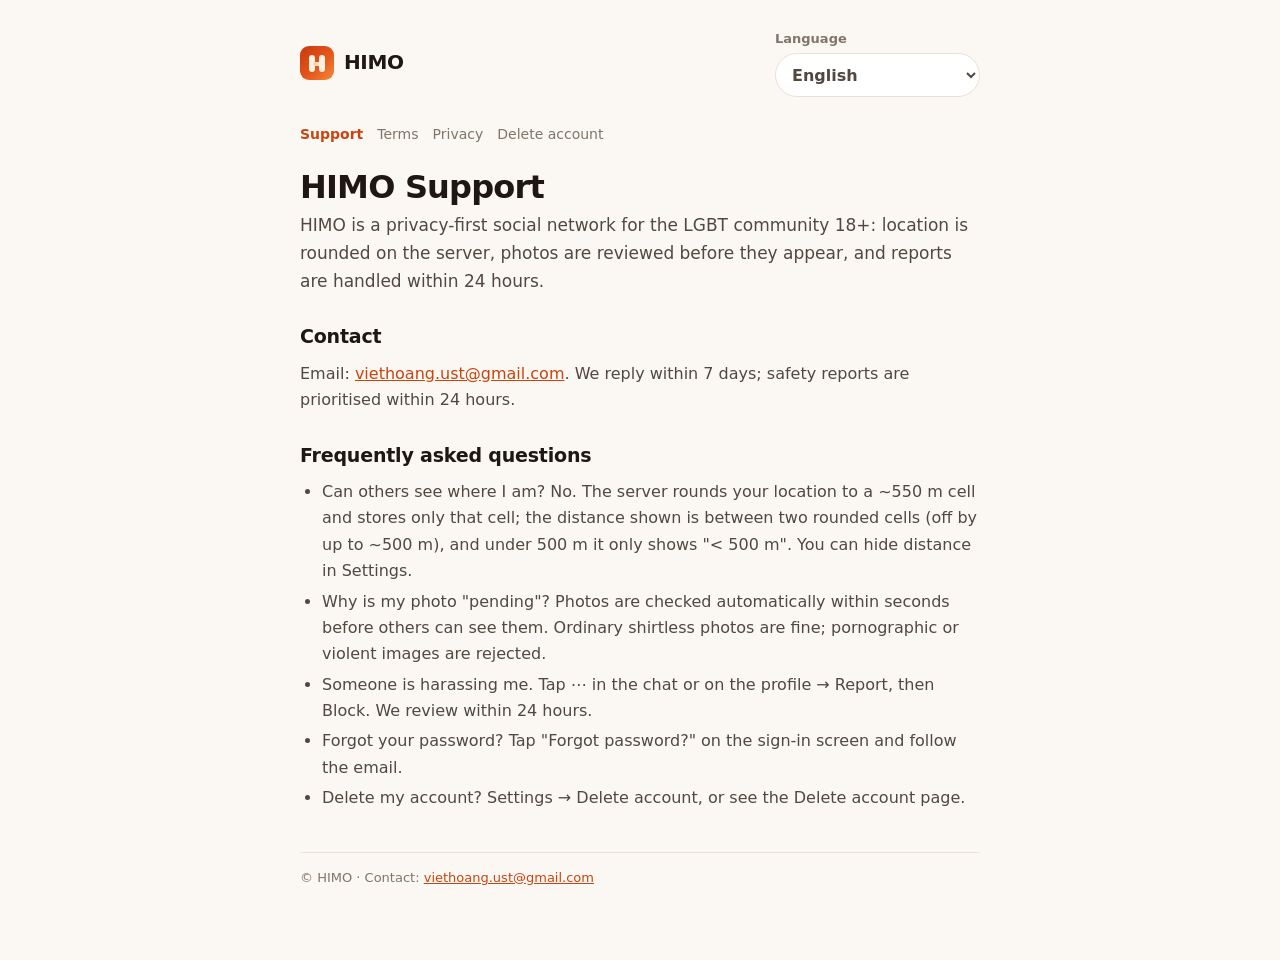
==== index.html @ e456957a "Publish HIMO legal pages in all 15 app languages Restore the existing Terms, Privacy, account deleti" ====
<!doctype html>
<html lang="en" dir="ltr">
<head>
<meta charset="utf-8">
<meta name="viewport" content="width=device-width, initial-scale=1">
<meta name="color-scheme" content="light dark">
<meta name="himo-legal-version" content="2026-09-16">
<title>HIMO Support · HIMO</title>
<link rel="icon" type="image/svg+xml" href="favicon.svg">
<link rel="stylesheet" href="style.css">
</head>
<body>
<div class="wrap">
<header>
<a class="brand" data-legal-link href="index.html?lang=en"><span class="mark"><i></i></span>HIMO</a>
<div class="language-control"><label id="language-label" for="language">Language</label>
<select class="lang" id="language" aria-label="Language"><option value="vi" lang="vi">Tiếng Việt</option><option value="en" lang="en" selected>English</option><option value="zh-Hans" lang="zh-Hans">简体中文</option><option value="zh-Hant" lang="zh-Hant">繁體中文</option><option value="ja" lang="ja">日本語</option><option value="ko" lang="ko">한국어</option><option value="th" lang="th">ภาษาไทย</option><option value="id" lang="id">Bahasa Indonesia</option><option value="pt" lang="pt">Português</option><option value="es" lang="es">Español</option><option value="fr" lang="fr">Français</option><option value="tr" lang="tr">Türkçe</option><option value="ru" lang="ru">Русский</option><option value="uk" lang="uk">Українська</option><option value="ar" lang="ar">العربية</option></select></div>
</header>
<nav data-lang="vi" lang="vi" hidden><a data-legal-link href="index.html?lang=vi" aria-current="page">Hỗ trợ</a><a data-legal-link href="dieu-khoan.html?lang=vi">Điều khoản</a><a data-legal-link href="chinh-sach.html?lang=vi">Quyền riêng tư</a><a data-legal-link href="xoa-tai-khoan.html?lang=vi">Xoá tài khoản</a></nav>
<nav data-lang="en" lang="en"><a data-legal-link href="index.html?lang=en" aria-current="page">Support</a><a data-legal-link href="dieu-khoan.html?lang=en">Terms</a><a data-legal-link href="chinh-sach.html?lang=en">Privacy</a><a data-legal-link href="xoa-tai-khoan.html?lang=en">Delete account</a></nav>
<nav data-lang="zh-Hans" lang="zh-Hans" hidden><a data-legal-link href="index.html?lang=zh-Hans" aria-current="page">帮助</a><a data-legal-link href="dieu-khoan.html?lang=zh-Hans">条款</a><a data-legal-link href="chinh-sach.html?lang=zh-Hans">隐私</a><a data-legal-link href="xoa-tai-khoan.html?lang=zh-Hans">删除账户</a></nav>
<nav data-lang="zh-Hant" lang="zh-Hant" hidden><a data-legal-link href="index.html?lang=zh-Hant" aria-current="page">支援</a><a data-legal-link href="dieu-khoan.html?lang=zh-Hant">條款</a><a data-legal-link href="chinh-sach.html?lang=zh-Hant">隱私</a><a data-legal-link href="xoa-tai-khoan.html?lang=zh-Hant">刪除帳號</a></nav>
<nav data-lang="ja" lang="ja" hidden><a data-legal-link href="index.html?lang=ja" aria-current="page">サポート</a><a data-legal-link href="dieu-khoan.html?lang=ja">利用規約</a><a data-legal-link href="chinh-sach.html?lang=ja">プライバシー</a><a data-legal-link href="xoa-tai-khoan.html?lang=ja">アカウント削除</a></nav>
<nav data-lang="ko" lang="ko" hidden><a data-legal-link href="index.html?lang=ko" aria-current="page">고객지원</a><a data-legal-link href="dieu-khoan.html?lang=ko">이용약관</a><a data-legal-link href="chinh-sach.html?lang=ko">개인정보 보호</a><a data-legal-link href="xoa-tai-khoan.html?lang=ko">계정 삭제</a></nav>
<nav data-lang="th" lang="th" hidden><a data-legal-link href="index.html?lang=th" aria-current="page">ความช่วยเหลือ</a><a data-legal-link href="dieu-khoan.html?lang=th">ข้อกำหนดการใช้งาน</a><a data-legal-link href="chinh-sach.html?lang=th">นโยบายความเป็นส่วนตัว</a><a data-legal-link href="xoa-tai-khoan.html?lang=th">ลบบัญชี</a></nav>
<nav data-lang="id" lang="id" hidden><a data-legal-link href="index.html?lang=id" aria-current="page">Bantuan</a><a data-legal-link href="dieu-khoan.html?lang=id">Ketentuan</a><a data-legal-link href="chinh-sach.html?lang=id">Privasi</a><a data-legal-link href="xoa-tai-khoan.html?lang=id">Hapus akun</a></nav>
<nav data-lang="pt" lang="pt" hidden><a data-legal-link href="index.html?lang=pt" aria-current="page">Suporte</a><a data-legal-link href="dieu-khoan.html?lang=pt">Termos</a><a data-legal-link href="chinh-sach.html?lang=pt">Privacidade</a><a data-legal-link href="xoa-tai-khoan.html?lang=pt">Excluir conta</a></nav>
<nav data-lang="es" lang="es" hidden><a data-legal-link href="index.html?lang=es" aria-current="page">Ayuda</a><a data-legal-link href="dieu-khoan.html?lang=es">Condiciones</a><a data-legal-link href="chinh-sach.html?lang=es">Privacidad</a><a data-legal-link href="xoa-tai-khoan.html?lang=es">Eliminar cuenta</a></nav>
<nav data-lang="fr" lang="fr" hidden><a data-legal-link href="index.html?lang=fr" aria-current="page">Assistance</a><a data-legal-link href="dieu-khoan.html?lang=fr">Conditions</a><a data-legal-link href="chinh-sach.html?lang=fr">Confidentialité</a><a data-legal-link href="xoa-tai-khoan.html?lang=fr">Supprimer le compte</a></nav>
<nav data-lang="tr" lang="tr" hidden><a data-legal-link href="index.html?lang=tr" aria-current="page">Destek</a><a data-legal-link href="dieu-khoan.html?lang=tr">Kullanım Koşulları</a><a data-legal-link href="chinh-sach.html?lang=tr">Gizlilik Politikası</a><a data-legal-link href="xoa-tai-khoan.html?lang=tr">Hesabı sil</a></nav>
<nav data-lang="ru" lang="ru" hidden><a data-legal-link href="index.html?lang=ru" aria-current="page">Поддержка</a><a data-legal-link href="dieu-khoan.html?lang=ru">Условия использования</a><a data-legal-link href="chinh-sach.html?lang=ru">Политика конфиденциальности</a><a data-legal-link href="xoa-tai-khoan.html?lang=ru">Удаление аккаунта</a></nav>
<nav data-lang="uk" lang="uk" hidden><a data-legal-link href="index.html?lang=uk" aria-current="page">Підтримка</a><a data-legal-link href="dieu-khoan.html?lang=uk">Умови використання</a><a data-legal-link href="chinh-sach.html?lang=uk">Політика конфіденційності</a><a data-legal-link href="xoa-tai-khoan.html?lang=uk">Видалення облікового запису</a></nav>
<nav data-lang="ar" lang="ar" hidden><a data-legal-link href="index.html?lang=ar" aria-current="page">الدعم</a><a data-legal-link href="dieu-khoan.html?lang=ar">شروط الاستخدام</a><a data-legal-link href="chinh-sach.html?lang=ar">سياسة الخصوصية</a><a data-legal-link href="xoa-tai-khoan.html?lang=ar">حذف الحساب</a></nav>
<article data-lang="vi" lang="vi" dir="ltr" hidden><h1>Hỗ trợ HIMO</h1>

<p class="intro">HIMO là mạng xã hội cho cộng đồng LGBT 18+, đặt quyền riêng tư lên đầu: vị trí được làm tròn ở máy chủ, ảnh được duyệt trước khi hiện, báo cáo được xử lý trong 24 giờ.</p>
<h2>Liên hệ</h2>
<p>Email: <a href="mailto:viethoang.ust@gmail.com" dir="ltr">viethoang.ust@gmail.com</a>. Chúng tôi trả lời trong vòng 7 ngày; báo cáo về an toàn được ưu tiên trong 24 giờ.</p>

<h2>Câu hỏi thường gặp</h2>

<ul><li>Người khác có biết tôi ở đâu không? Không. Máy chủ làm tròn vị trí về ô ~550 m và chỉ lưu ô đó; khoảng cách hiện ra là giữa hai ô đã làm tròn (sai số tới ~500 m), dưới 500 m chỉ hiện &quot;&lt; 500 m&quot;. Bạn có thể ẩn khoảng cách trong Cài đặt.</li><li>Vì sao ảnh tôi đăng &quot;đang duyệt&quot;? Ảnh được hệ thống tự động kiểm tra trong vài giây trước khi người khác thấy. Ảnh cởi trần bình thường được phép; ảnh khiêu dâm hoặc bạo lực bị từ chối.</li><li>Tôi bị quấy rối thì làm gì? Bấm ⋯ trong cuộc trò chuyện hoặc trên hồ sơ → Báo cáo, rồi Chặn. Chúng tôi xem xét trong 24 giờ.</li><li>Quên mật khẩu? Ở màn đăng nhập bấm &quot;Quên mật khẩu?&quot; và làm theo email.</li><li>Xoá tài khoản? Cài đặt → Xoá tài khoản, hoặc xem trang Xoá tài khoản.</li></ul></article>
<article data-lang="en" lang="en" dir="ltr"><h1>HIMO Support</h1>

<p class="intro">HIMO is a privacy-first social network for the LGBT community 18+: location is rounded on the server, photos are reviewed before they appear, and reports are handled within 24 hours.</p>
<h2>Contact</h2>
<p>Email: <a href="mailto:viethoang.ust@gmail.com" dir="ltr">viethoang.ust@gmail.com</a>. We reply within 7 days; safety reports are prioritised within 24 hours.</p>

<h2>Frequently asked questions</h2>

<ul><li>Can others see where I am? No. The server rounds your location to a ~550 m cell and stores only that cell; the distance shown is between two rounded cells (off by up to ~500 m), and under 500 m it only shows &quot;&lt; 500 m&quot;. You can hide distance in Settings.</li><li>Why is my photo &quot;pending&quot;? Photos are checked automatically within seconds before others can see them. Ordinary shirtless photos are fine; pornographic or violent images are rejected.</li><li>Someone is harassing me. Tap ⋯ in the chat or on the profile → Report, then Block. We review within 24 hours.</li><li>Forgot your password? Tap &quot;Forgot password?&quot; on the sign-in screen and follow the email.</li><li>Delete my account? Settings → Delete account, or see the Delete account page.</li></ul></article>
<article data-lang="zh-Hans" lang="zh-Hans" dir="ltr" hidden><h1>HIMO帮助与支持</h1>

<p class="intro">HIMO是面向年满18岁的LGBT社群、重视隐私的社交网络：位置在服务器端取整，照片在展示前经过审核，举报会在24小时内处理。</p>
<h2>联系方式</h2>
<p>电子邮箱：<a href="mailto:viethoang.ust@gmail.com" dir="ltr">viethoang.ust@gmail.com</a>。我们会在7天内回复；安全举报会优先在24小时内处理。</p>

<h2>常见问题</h2>

<ul><li>其他人能看到我在哪里吗？不能。服务器会将您的位置取整为约550 m的网格单元，并仅存储该单元；显示的距离是两个取整后的单元之间的距离（误差最多约500 m），不足500 m时仅显示“&lt; 500 m”。您可在设置中隐藏距离。</li><li>为什么我的照片显示“待审核”？照片会在几秒内自动审核，通过后其他人才能看到。普通的赤膊照片可以使用；色情或暴力图像会被拒绝。</li><li>有人骚扰我。在聊天或个人资料中点击⋯ → 举报，然后屏蔽。我们会在24小时内审核。</li><li>忘记密码？在登录页面点击“忘记密码？”，然后按邮件指引操作。</li><li>如何删除账户？设置 → 删除账户，或查看“删除账户”页面。</li></ul></article>
<article data-lang="zh-Hant" lang="zh-Hant" dir="ltr" hidden><h1>HIMO支援</h1>

<p class="intro">HIMO是面向年滿18歲的LGBT社群、重視隱私的社群網路：位置在伺服器端取整，照片在顯示前經過審核，檢舉會在24小時內處理。</p>
<h2>聯絡方式</h2>
<p>電子郵件：<a href="mailto:viethoang.ust@gmail.com" dir="ltr">viethoang.ust@gmail.com</a>。我們會在7天內回覆；安全檢舉會優先在24小時內處理。</p>

<h2>常見問題</h2>

<ul><li>其他人能看到我在哪裡嗎？不能。伺服器會將您的位置取整為約550 m的網格單元，並僅儲存該單元；顯示的距離是兩個取整後的單元之間的距離（誤差最多約500 m），不足500 m時僅顯示「&lt; 500 m」。您可在設定中隱藏距離。</li><li>為什麼我的照片顯示「待審核」？照片會在幾秒內自動審核，通過後其他人才能看到。一般的赤膊照片可以使用；色情或暴力影像會被拒絕。</li><li>有人騷擾我。在聊天或個人檔案中點選⋯ → 檢舉，然後封鎖。我們會在24小時內審核。</li><li>忘記密碼？在登入頁面點選「忘記密碼？」，然後按照電子郵件指示操作。</li><li>如何刪除帳號？設定 → 刪除帳號，或查看「刪除帳號」頁面。</li></ul></article>
<article data-lang="ja" lang="ja" dir="ltr" hidden><h1>HIMOサポート</h1>

<p class="intro">HIMOは18歳以上のLGBTコミュニティのための、プライバシーを重視したソーシャルネットワークです。位置情報はサーバー上で丸め、写真は表示前に審査し、通報は24時間以内に対応します。</p>
<h2>お問い合わせ</h2>
<p>メール：<a href="mailto:viethoang.ust@gmail.com" dir="ltr">viethoang.ust@gmail.com</a>。7日以内に返信します。安全に関する通報は優先して24時間以内に対応します。</p>

<h2>よくある質問</h2>

<ul><li>他の人に居場所がわかりますか？いいえ。サーバーは位置情報を約550 mの区画に丸め、その区画のみを保存します。表示される距離は丸められた二つの区画の間の距離で（最大約500 mの誤差）、500 m未満は「&lt; 500 m」とだけ表示されます。設定で距離を非表示にできます。</li><li>写真が「審査待ち」なのはなぜですか？他の人に表示される前に、写真は数秒以内に自動審査されます。通常の上半身裸の写真は問題ありませんが、ポルノ画像や暴力的な画像は拒否されます。</li><li>嫌がらせを受けています。チャットまたはプロフィールの⋯ → 通報をタップし、その後ブロックしてください。24時間以内に審査します。</li><li>パスワードを忘れました。ログイン画面の「パスワードをお忘れですか？」をタップし、メールの案内に従ってください。</li><li>アカウントを削除したいです。設定 → アカウントを削除、またはアカウント削除ページをご覧ください。</li></ul></article>
<article data-lang="ko" lang="ko" dir="ltr" hidden><h1>HIMO 고객지원</h1>

<p class="intro">HIMO는 만 18세 이상의 LGBT 커뮤니티를 위한 개인정보 보호 우선 소셜 네트워크입니다. 위치는 서버에서 반올림 처리되고, 사진은 표시되기 전에 검토되며, 신고는 24시간 이내에 처리됩니다.</p>
<h2>문의</h2>
<p>이메일: <a href="mailto:viethoang.ust@gmail.com" dir="ltr">viethoang.ust@gmail.com</a>. 7일 이내에 답변하며, 안전 관련 신고는 우선적으로 24시간 이내에 처리합니다.</p>

<h2>자주 묻는 질문</h2>

<ul><li>다른 사람이 제 위치를 볼 수 있나요? 아니요. 서버는 위치를 약 550 m 크기의 구역으로 반올림 처리하고 그 구역만 저장합니다. 표시되는 거리는 반올림 처리된 두 구역 사이의 거리이며(최대 약 500 m의 오차), 500 m 미만이면 ‘&lt; 500 m’만 표시됩니다. 설정에서 거리를 숨길 수 있습니다.</li><li>사진이 왜 ‘검토 대기 중’인가요? 다른 사람에게 보이기 전에 사진을 수 초 이내에 자동으로 검토합니다. 일반적인 상의 탈의 사진은 허용되지만, 음란하거나 폭력적인 이미지는 거부됩니다.</li><li>누군가 저를 괴롭힙니다. 채팅이나 프로필에서 ⋯ → 신고를 누른 뒤 차단하세요. 24시간 이내에 검토합니다.</li><li>비밀번호를 잊으셨나요? 로그인 화면에서 ‘비밀번호를 잊으셨나요?’를 누르고 이메일의 안내를 따르세요.</li><li>계정을 삭제하려면? 설정 → 계정 삭제로 이동하거나 계정 삭제 페이지를 확인하세요.</li></ul></article>
<article data-lang="th" lang="th" dir="ltr" hidden><h1>ความช่วยเหลือ HIMO</h1>

<p class="intro">HIMO เป็นเครือข่ายสังคมที่ให้ความเป็นส่วนตัวมาก่อนสำหรับชุมชน LGBT อายุ 18+: ตำแหน่งจะถูกปัดบนเซิร์ฟเวอร์ รูปจะถูกตรวจสอบก่อนแสดง และรายงานจะได้รับการจัดการภายใน 24 ชั่วโมง</p>
<h2>ติดต่อเรา</h2>
<p>อีเมล: <a href="mailto:viethoang.ust@gmail.com" dir="ltr">viethoang.ust@gmail.com</a> เราตอบกลับภายใน 7 วัน และให้ความสำคัญกับรายงานด้านความปลอดภัยภายใน 24 ชั่วโมง</p>

<h2>คำถามที่พบบ่อย</h2>

<ul><li>คนอื่นเห็นได้ไหมว่าฉันอยู่ที่ไหน? ไม่ได้ เซิร์ฟเวอร์ปัดตำแหน่งของคุณให้อยู่ในช่องกริดขนาด ~550 m และเก็บเฉพาะช่องกริดนั้น ระยะทางที่แสดงคำนวณระหว่างช่องกริดที่ปัดแล้วสองช่อง (อาจคลาดเคลื่อนได้สูงสุด ~500 m) และหากต่ำกว่า 500 m จะแสดงเพียง &quot;&lt; 500 m&quot; คุณซ่อนระยะทางได้ในการตั้งค่า</li><li>ทำไมรูปของฉันจึง &quot;รอตรวจสอบ&quot;? รูปจะถูกตรวจสอบอัตโนมัติภายในไม่กี่วินาทีก่อนที่ผู้อื่นจะเห็น รูปถอดเสื้อทั่วไปสามารถใช้ได้ แต่รูปอนาจารหรือรุนแรงจะถูกปฏิเสธ</li><li>มีคนคุกคามฉัน แตะ ⋯ ในแชตหรือบนโปรไฟล์ → รายงาน แล้วบล็อก เราตรวจสอบภายใน 24 ชั่วโมง</li><li>ลืมรหัสผ่าน? แตะ &quot;ลืมรหัสผ่าน?&quot; บนหน้าเข้าสู่ระบบ แล้วทำตามคำแนะนำในอีเมล</li><li>จะลบบัญชีได้อย่างไร? การตั้งค่า → ลบบัญชี หรือดูหน้าลบบัญชี</li></ul></article>
<article data-lang="id" lang="id" dir="ltr" hidden><h1>Bantuan HIMO</h1>

<p class="intro">HIMO adalah jejaring sosial yang mengutamakan privasi untuk komunitas LGBT berusia 18+: lokasi dibulatkan di server, foto diperiksa sebelum ditampilkan, dan laporan ditangani dalam waktu 24 jam.</p>
<h2>Kontak</h2>
<p>Email: <a href="mailto:viethoang.ust@gmail.com" dir="ltr">viethoang.ust@gmail.com</a>. Kami membalas dalam waktu 7 hari; laporan keselamatan diprioritaskan dalam waktu 24 jam.</p>

<h2>Pertanyaan umum</h2>

<ul><li>Bisakah orang lain melihat di mana saya berada? Tidak. Server membulatkan lokasi Anda menjadi sel berukuran ~550 m dan hanya menyimpan sel tersebut; jarak yang ditampilkan adalah jarak antara dua sel yang telah dibulatkan (dengan selisih hingga ~500 m), dan di bawah 500 m hanya ditampilkan &quot;&lt; 500 m&quot;. Anda dapat menyembunyikan jarak dalam Pengaturan.</li><li>Mengapa foto saya &quot;menunggu peninjauan&quot;? Foto diperiksa secara otomatis dalam beberapa detik sebelum orang lain dapat melihatnya. Foto bertelanjang dada biasa diperbolehkan; gambar pornografi atau kekerasan ditolak.</li><li>Seseorang melecehkan saya. Ketuk ⋯ dalam percakapan atau pada profil → Laporkan, lalu Blokir. Kami meninjaunya dalam waktu 24 jam.</li><li>Lupa kata sandi? Ketuk &quot;Lupa kata sandi?&quot; pada layar masuk dan ikuti petunjuk dalam email.</li><li>Menghapus akun saya? Pengaturan → Hapus akun, atau lihat halaman Hapus akun.</li></ul></article>
<article data-lang="pt" lang="pt" dir="ltr" hidden><h1>Suporte do HIMO</h1>

<p class="intro">O HIMO é uma rede social que prioriza a privacidade para a comunidade LGBT de 18+: a localização é arredondada no servidor, as fotos são analisadas antes de aparecerem e as denúncias são tratadas em até 24 horas.</p>
<h2>Contato</h2>
<p>E-mail: <a href="mailto:viethoang.ust@gmail.com" dir="ltr">viethoang.ust@gmail.com</a>. Respondemos em até 7 dias; denúncias de segurança são tratadas com prioridade em até 24 horas.</p>

<h2>Perguntas frequentes</h2>

<ul><li>Outras pessoas podem ver onde estou? Não. O servidor arredonda sua localização para uma célula de ~550 m e armazena apenas essa célula; a distância exibida é calculada entre duas células arredondadas (com erro de até ~500 m), e abaixo de 500 m aparece apenas &quot;&lt; 500 m&quot;. Você pode ocultar a distância nas Configurações.</li><li>Por que minha foto está &quot;pendente&quot;? As fotos são verificadas automaticamente em alguns segundos antes que outras pessoas possam vê-las. Fotos comuns sem camisa são permitidas; imagens pornográficas ou violentas são rejeitadas.</li><li>Alguém está me assediando. Toque em ⋯ na conversa ou no perfil → Denunciar e depois Bloquear. Analisamos em até 24 horas.</li><li>Esqueceu sua senha? Toque em &quot;Esqueceu a senha?&quot; na tela de login e siga as instruções do e-mail.</li><li>Excluir minha conta? Configurações → Excluir conta, ou consulte a página Excluir conta.</li></ul></article>
<article data-lang="es" lang="es" dir="ltr" hidden><h1>Ayuda de HIMO</h1>

<p class="intro">HIMO es una red social que prioriza la privacidad para la comunidad LGBT de 18+: la ubicación se redondea en el servidor, las fotos se revisan antes de aparecer y las denuncias se gestionan en un plazo de 24 horas.</p>
<h2>Contacto</h2>
<p>Correo: <a href="mailto:viethoang.ust@gmail.com" dir="ltr">viethoang.ust@gmail.com</a>. Respondemos en un plazo de 7 días; las denuncias de seguridad se atienden prioritariamente en un plazo de 24 horas.</p>

<h2>Preguntas frecuentes</h2>

<ul><li>¿Los demás pueden ver dónde estoy? No. El servidor redondea tu ubicación a una celda de ~550 m y solo almacena esa celda; la distancia mostrada se calcula entre dos celdas redondeadas (con un margen de error de hasta ~500 m), y por debajo de 500 m solo muestra &quot;&lt; 500 m&quot;. Puedes ocultar la distancia en Ajustes.</li><li>¿Por qué mi foto está &quot;pendiente&quot;? Las fotos se comprueban automáticamente en unos segundos antes de que otros puedan verlas. Las fotos normales sin camiseta están permitidas; las imágenes pornográficas o violentas se rechazan.</li><li>Alguien me está acosando. Pulsa ⋯ en el chat o en el perfil → Denunciar y luego Bloquear. Revisamos la denuncia en un plazo de 24 horas.</li><li>¿Olvidaste tu contraseña? Pulsa &quot;¿Olvidaste tu contraseña?&quot; en la pantalla de inicio de sesión y sigue las instrucciones del correo.</li><li>¿Eliminar mi cuenta? Ajustes → Eliminar cuenta, o consulta la página Eliminar cuenta.</li></ul></article>
<article data-lang="fr" lang="fr" dir="ltr" hidden><h1>Assistance HIMO</h1>

<p class="intro">HIMO est un réseau social qui privilégie la confidentialité pour la communauté LGBT de 18 ans et plus : la position est arrondie sur le serveur, les photos sont examinées avant leur affichage et les signalements sont traités sous 24 heures.</p>
<h2>Contact</h2>
<p>E-mail : <a href="mailto:viethoang.ust@gmail.com" dir="ltr">viethoang.ust@gmail.com</a>. Nous répondons sous 7 jours ; les signalements concernant la sécurité sont traités en priorité sous 24 heures.</p>

<h2>Questions fréquentes</h2>

<ul><li>Les autres peuvent-ils voir où je suis ? Non. Le serveur arrondit votre position à une cellule de ~550 m et ne conserve que cette cellule ; la distance affichée est calculée entre deux cellules arrondies (avec une erreur pouvant atteindre ~500 m), et en dessous de 500 m, seul &quot;&lt; 500 m&quot; est affiché. Vous pouvez masquer la distance dans les Paramètres.</li><li>Pourquoi ma photo est-elle &quot;en attente&quot; ? Les photos sont vérifiées automatiquement en quelques secondes avant que d'autres personnes puissent les voir. Les photos ordinaires torse nu sont autorisées ; les images pornographiques ou violentes sont refusées.</li><li>Quelqu'un me harcèle. Appuyez sur ⋯ dans la conversation ou sur le profil → Signaler, puis Bloquer. Nous examinons le signalement sous 24 heures.</li><li>Mot de passe oublié ? Appuyez sur &quot;Mot de passe oublié ?&quot; sur l'écran de connexion et suivez les instructions de l'e-mail.</li><li>Supprimer mon compte ? Paramètres → Supprimer le compte, ou consultez la page Supprimer le compte.</li></ul></article>
<article data-lang="tr" lang="tr" dir="ltr" hidden><h1>HIMO Destek</h1>

<p class="intro">HIMO, 18+ LGBT topluluğu için gizliliği ön planda tutan bir sosyal ağdır: konum sunucuda yuvarlanır, fotoğraflar görünmeden önce incelenir ve şikâyetler 24 saat içinde ele alınır.</p>
<h2>İletişim</h2>
<p>E-posta: <a href="mailto:viethoang.ust@gmail.com" dir="ltr">viethoang.ust@gmail.com</a>. 7 gün içinde yanıt veririz; güvenlik şikâyetlerine 24 saat içinde öncelik verilir.</p>

<h2>Sık sorulan sorular</h2>

<ul><li>Başkaları nerede olduğumu görebilir mi? Hayır. Sunucu konumunuzu ~550 m'lik bir hücreye yuvarlar ve yalnızca o hücreyi saklar; gösterilen mesafe yuvarlanmış iki hücre arasındadır (~500 m'ye kadar sapma olabilir), 500 m'nin altında yalnızca &quot;&lt; 500 m&quot; gösterilir. Ayarlar'dan mesafeyi gizleyebilirsiniz.</li><li>Fotoğrafım neden &quot;beklemede&quot;? Fotoğraflar başkaları görmeden önce saniyeler içinde otomatik olarak kontrol edilir. Sıradan gömleksiz fotoğraflar uygundur; pornografik veya şiddet içeren görseller reddedilir.</li><li>Biri beni taciz ediyor. Sohbette veya profilde ⋯ → Şikâyet et seçeneğine, ardından Engelle'ye dokunun. 24 saat içinde inceleriz.</li><li>Şifrenizi mi unuttunuz? Giriş ekranında &quot;Şifremi unuttum&quot; seçeneğine dokunun ve e-postadaki adımları izleyin.</li><li>Hesabımı nasıl silerim? Ayarlar → Hesabı sil veya Hesabı sil sayfasına bakın.</li></ul></article>
<article data-lang="ru" lang="ru" dir="ltr" hidden><h1>Поддержка HIMO</h1>

<p class="intro">HIMO — социальная сеть для ЛГБТ-сообщества 18+, в которой конфиденциальность на первом месте: местоположение округляется на сервере, фотографии проверяются перед показом, а жалобы обрабатываются в течение 24 часов.</p>
<h2>Связаться с нами</h2>
<p>Электронная почта: <a href="mailto:viethoang.ust@gmail.com" dir="ltr">viethoang.ust@gmail.com</a>. Мы отвечаем в течение 7 дней; жалобам, связанным с безопасностью, уделяется приоритетное внимание в течение 24 часов.</p>

<h2>Частые вопросы</h2>

<ul><li>Могут ли другие видеть, где я нахожусь? Нет. Сервер округляет ваше местоположение до ячейки размером ~550 м и сохраняет только её; показанное расстояние рассчитано между двумя округлёнными ячейками (погрешность до ~500 м), а если оно меньше 500 м, показывается только «&lt; 500 м». Вы можете скрыть расстояние в Настройках.</li><li>Почему моя фотография «на проверке»? Фотографии автоматически проверяются за несколько секунд, прежде чем их увидят другие. Обычные фотографии без рубашки допустимы; порнографические изображения и изображения с насилием отклоняются.</li><li>Меня кто-то преследует. Нажмите ⋯ в чате или профиле → Пожаловаться, затем Заблокировать. Мы рассмотрим жалобу в течение 24 часов.</li><li>Забыли пароль? Нажмите «Забыли пароль?» на экране входа и следуйте инструкциям в письме.</li><li>Как удалить аккаунт? Настройки → Удалить аккаунт или откройте страницу удаления аккаунта.</li></ul></article>
<article data-lang="uk" lang="uk" dir="ltr" hidden><h1>Підтримка HIMO</h1>

<p class="intro">HIMO — соціальна мережа для ЛГБТ-спільноти 18+, у якій конфіденційність на першому місці: місцеперебування округлюється на сервері, фотографії перевіряються перед показом, а скарги опрацьовуються протягом 24 годин.</p>
<h2>Зв’язатися з нами</h2>
<p>Електронна пошта: <a href="mailto:viethoang.ust@gmail.com" dir="ltr">viethoang.ust@gmail.com</a>. Ми відповідаємо протягом 7 днів; скаргам щодо безпеки приділяється першочергова увага протягом 24 годин.</p>

<h2>Поширені запитання</h2>

<ul><li>Чи можуть інші бачити, де я перебуваю? Ні. Сервер округлює ваше місцеперебування до комірки розміром ~550 м і зберігає лише її; показана відстань обчислена між двома округленими комірками (похибка до ~500 м), а якщо вона менша за 500 м, показується лише «&lt; 500 м». Ви можете приховати відстань у Налаштуваннях.</li><li>Чому моя фотографія «на перевірці»? Фотографії автоматично перевіряються за кілька секунд, перш ніж їх побачать інші. Звичайні фотографії без сорочки дозволені; порнографічні зображення та зображення з насильством відхиляються.</li><li>Мене хтось переслідує. Натисніть ⋯ у чаті або профілі → Поскаржитися, потім Заблокувати. Ми розглянемо скаргу протягом 24 годин.</li><li>Забули пароль? Натисніть «Забули пароль?» на екрані входу та дотримуйтеся інструкцій у листі.</li><li>Як видалити обліковий запис? Налаштування → Видалити обліковий запис або відкрийте сторінку видалення облікового запису.</li></ul></article>
<article data-lang="ar" lang="ar" dir="rtl" hidden><h1>دعم HIMO</h1>

<p class="intro">HIMO شبكة اجتماعية تضع الخصوصية أولًا لمجتمع LGBT من عمر 18+: يُقرَّب الموقع على الخادم، وتُراجع الصور قبل ظهورها، وتُعالج البلاغات خلال 24 ساعة.</p>
<h2>تواصل معنا</h2>
<p>البريد الإلكتروني: <a href="mailto:viethoang.ust@gmail.com" dir="ltr">viethoang.ust@gmail.com</a>. نرد خلال 7 أيام؛ وتُعطى بلاغات السلامة الأولوية خلال 24 ساعة.</p>

<h2>الأسئلة الشائعة</h2>

<ul><li>هل يستطيع الآخرون رؤية موقعي؟ لا. يقرّب الخادم موقعك إلى خلية بحجم ~550 m، ولا يخزن إلا تلك الخلية؛ والمسافة المعروضة هي بين خليتين مقرَّبتين (قد تختلف بما يصل إلى ~500 m)، وإذا كانت أقل من 500 m، يظهر فقط «&lt; 500 m». يمكنك إخفاء المسافة في الإعدادات.</li><li>لماذا صورتي «قيد الانتظار»؟ تُفحص الصور تلقائيًا خلال ثوانٍ قبل أن يتمكن الآخرون من رؤيتها. تُقبل الصور العادية دون قميص؛ وتُرفض الصور الإباحية أو العنيفة.</li><li>هناك شخص يضايقني. اضغط على ⋯ في المحادثة أو الملف الشخصي ← إبلاغ، ثم حظر. نراجع البلاغ خلال 24 ساعة.</li><li>هل نسيت كلمة مرورك؟ اضغط على «هل نسيت كلمة المرور؟» في شاشة تسجيل الدخول واتبع التعليمات الواردة في البريد الإلكتروني.</li><li>كيف أحذف حسابي؟ الإعدادات ← حذف الحساب، أو راجع صفحة حذف الحساب.</li></ul></article>
<footer><span data-lang="vi" lang="vi" hidden>© HIMO · Liên hệ: <a href="mailto:viethoang.ust@gmail.com" dir="ltr">viethoang.ust@gmail.com</a></span><span data-lang="en" lang="en">© HIMO · Contact: <a href="mailto:viethoang.ust@gmail.com" dir="ltr">viethoang.ust@gmail.com</a></span><span data-lang="zh-Hans" lang="zh-Hans" hidden>© HIMO · 联系: <a href="mailto:viethoang.ust@gmail.com" dir="ltr">viethoang.ust@gmail.com</a></span><span data-lang="zh-Hant" lang="zh-Hant" hidden>© HIMO · 聯絡: <a href="mailto:viethoang.ust@gmail.com" dir="ltr">viethoang.ust@gmail.com</a></span><span data-lang="ja" lang="ja" hidden>© HIMO · お問い合わせ: <a href="mailto:viethoang.ust@gmail.com" dir="ltr">viethoang.ust@gmail.com</a></span><span data-lang="ko" lang="ko" hidden>© HIMO · 문의: <a href="mailto:viethoang.ust@gmail.com" dir="ltr">viethoang.ust@gmail.com</a></span><span data-lang="th" lang="th" hidden>© HIMO · ติดต่อเรา: <a href="mailto:viethoang.ust@gmail.com" dir="ltr">viethoang.ust@gmail.com</a></span><span data-lang="id" lang="id" hidden>© HIMO · Kontak: <a href="mailto:viethoang.ust@gmail.com" dir="ltr">viethoang.ust@gmail.com</a></span><span data-lang="pt" lang="pt" hidden>© HIMO · Contato: <a href="mailto:viethoang.ust@gmail.com" dir="ltr">viethoang.ust@gmail.com</a></span><span data-lang="es" lang="es" hidden>© HIMO · Contacto: <a href="mailto:viethoang.ust@gmail.com" dir="ltr">viethoang.ust@gmail.com</a></span><span data-lang="fr" lang="fr" hidden>© HIMO · Contact: <a href="mailto:viethoang.ust@gmail.com" dir="ltr">viethoang.ust@gmail.com</a></span><span data-lang="tr" lang="tr" hidden>© HIMO · İletişim: <a href="mailto:viethoang.ust@gmail.com" dir="ltr">viethoang.ust@gmail.com</a></span><span data-lang="ru" lang="ru" hidden>© HIMO · Связаться с нами: <a href="mailto:viethoang.ust@gmail.com" dir="ltr">viethoang.ust@gmail.com</a></span><span data-lang="uk" lang="uk" hidden>© HIMO · Зв’язатися з нами: <a href="mailto:viethoang.ust@gmail.com" dir="ltr">viethoang.ust@gmail.com</a></span><span data-lang="ar" lang="ar" hidden>© HIMO · تواصل معنا: <a href="mailto:viethoang.ust@gmail.com" dir="ltr">viethoang.ust@gmail.com</a></span></footer>
</div>
<script>(function initLegalPage(config) {
  const codes = Object.keys(config.languages);
  const supported = (value) => typeof value === 'string' && codes.includes(value);
  function fromLocale(value) {
    const locale = String(value || '').replace(/_/g, '-').toLowerCase();
    if (locale === 'zh' || locale.startsWith('zh-')) return /hant|-tw|-hk|-mo/.test(locale) ? 'zh-Hant' : 'zh-Hans';
    const base = locale.split('-')[0];
    return codes.find((code) => code.toLowerCase() === (base === 'in' ? 'id' : base)) || 'en';
  }
  function apply(lang, updateUrl) {
    if (!supported(lang)) lang = 'en';
    document.documentElement.lang = lang;
    document.documentElement.dir = config.languages[lang].rtl ? 'rtl' : 'ltr';
    document.title = config.titles[lang] + ' · HIMO';
    document.querySelectorAll('[data-lang]').forEach((el) => { el.hidden = el.getAttribute('data-lang') !== lang; });
    const select = document.getElementById('language');
    select.value = lang;
    select.setAttribute('aria-label', config.labels[lang]);
    document.getElementById('language-label').textContent = config.labels[lang];
    document.querySelectorAll('a[data-legal-link]').forEach((link) => {
      const url = new URL(link.getAttribute('href'), location.href);
      url.searchParams.set('lang', lang);
      link.setAttribute('href', url.pathname + url.search + url.hash);
    });
    // Auth callback pages support only vi/en and still use himo.lang.
    // Legal preferences must never put an unsupported locale into their storage.
    try { localStorage.setItem('himo.legal.lang', lang); } catch { /* Storage can be disabled in Safari. */ }
    if (updateUrl) {
      const url = new URL(location.href);
      url.searchParams.set('lang', lang);
      history.replaceState(null, '', url.pathname + url.search + url.hash);
    }
  }
  function currentSelection() {
    const explicit = new URL(location.href).searchParams.get('lang');
    if (explicit !== null) return supported(explicit) ? explicit : 'en';
    let saved;
    try { saved = localStorage.getItem('himo.legal.lang') || localStorage.getItem('himo.lang'); } catch { /* use browser locale */ }
    return supported(saved) ? saved : fromLocale(navigator.language);
  }
  apply(currentSelection(), false);
  document.getElementById('language').addEventListener('change', (event) => apply(event.target.value, true));
  window.addEventListener('popstate', () => apply(currentSelection(), false));
})({"languages":{"vi":{"native":"Tiếng Việt"},"en":{"native":"English"},"zh-Hans":{"native":"简体中文"},"zh-Hant":{"native":"繁體中文"},"ja":{"native":"日本語"},"ko":{"native":"한국어"},"th":{"native":"ภาษาไทย"},"id":{"native":"Bahasa Indonesia"},"pt":{"native":"Português"},"es":{"native":"Español"},"fr":{"native":"Français"},"tr":{"native":"Türkçe"},"ru":{"native":"Русский"},"uk":{"native":"Українська"},"ar":{"native":"العربية","rtl":true}},"titles":{"vi":"Hỗ trợ HIMO","en":"HIMO Support","zh-Hans":"HIMO帮助与支持","zh-Hant":"HIMO支援","ja":"HIMOサポート","ko":"HIMO 고객지원","th":"ความช่วยเหลือ HIMO","id":"Bantuan HIMO","pt":"Suporte do HIMO","es":"Ayuda de HIMO","fr":"Assistance HIMO","tr":"HIMO Destek","ru":"Поддержка HIMO","uk":"Підтримка HIMO","ar":"دعم HIMO"},"labels":{"vi":"Ngôn ngữ","en":"Language","zh-Hans":"语言","zh-Hant":"語言","ja":"言語","ko":"언어","th":"ภาษา","id":"Bahasa","pt":"Idioma","es":"Idioma","fr":"Langue","tr":"Dil","ru":"Язык","uk":"Мова","ar":"اللغة"}});</script>
</body>
</html>
---- style.css ----
:root{--ground:#FBF7F2;--surface:#fff;--surface2:#F5EDE4;--ink:#1E1712;--mid:#524840;--soft:#82756A;--line:#EBE1D6;--primary:#C9440E;--primary-soft:rgba(201,68,14,.10);--accent:#B8651C}
@media(prefers-color-scheme:dark){:root{--ground:#12100E;--surface:#1B1815;--surface2:#262119;--ink:#F6F0E8;--mid:#D2C8BC;--soft:#9A8D7F;--line:#2A2420;--primary:#DE5013;--primary-soft:rgba(222,80,19,.18);--accent:#F2A64B}}
*{box-sizing:border-box}body{margin:0;background:var(--ground);color:var(--ink);font-family:"Be Vietnam Pro","Segoe UI",system-ui,-apple-system,sans-serif;font-size:16px;line-height:1.65;-webkit-font-smoothing:antialiased}
a{color:var(--primary)}.wrap{max-width:720px;margin:0 auto;padding:28px 20px 72px}
header{display:flex;align-items:center;justify-content:space-between;gap:12px;margin-bottom:26px}
.brand{display:flex;align-items:center;gap:10px;text-decoration:none;color:var(--ink);font-weight:800;font-size:20px;letter-spacing:-.02em}
.mark{width:34px;height:34px;border-radius:9px;background:linear-gradient(135deg,#C8380F,#E4561A 55%,#F58A3A);position:relative}
.mark::before,.mark::after{content:"";position:absolute;top:9px;width:6px;height:17px;border-radius:3px;background:#FFF1E2}.mark::before{left:9px}.mark::after{right:9px}
.mark i{position:absolute;left:13px;right:13px;top:16px;height:4px;background:#FFD9B5;border-radius:2px}
.lang{font:inherit;font-size:13px;font-weight:600;color:var(--mid);background:var(--surface);border:1px solid var(--line);border-radius:999px;padding:6px 12px;cursor:pointer}
nav{display:flex;flex-wrap:wrap;gap:6px 14px;font-size:14px;margin:0 0 22px}nav a{color:var(--soft);text-decoration:none}nav a[aria-current]{color:var(--primary);font-weight:600}
h1{font-size:32px;line-height:1.15;letter-spacing:-.025em;font-weight:800;margin:0 0 6px;text-wrap:balance}
.updated{color:var(--soft);font-size:13px;margin:0 0 14px}.intro{color:var(--mid);font-size:17px;margin:0 0 22px;max-width:62ch}
h2{font-size:19px;letter-spacing:-.01em;margin:26px 0 8px}p{margin:0 0 10px;color:var(--mid);max-width:68ch}ul{margin:0 0 10px;padding-left:22px;color:var(--mid)}li{margin:4px 0}
.language-control{min-width:0;max-width:65%}.language-control label{font-size:13px;margin:0 0 4px;text-transform:none;letter-spacing:0}.language-control select{font-size:16px;max-width:100%;min-height:44px}
article,footer{overflow-wrap:anywhere}[dir="rtl"] ul{padding-left:0;padding-right:22px}
.card{background:var(--surface);border:1px solid var(--line);border-radius:14px;padding:18px 20px;margin:14px 0}
label{display:block;font-size:12.5px;font-weight:700;letter-spacing:.04em;text-transform:uppercase;color:var(--soft);margin:12px 0 6px}
input{width:100%;font:inherit;padding:12px 14px;border:1px solid var(--line);border-radius:10px;background:var(--surface);color:var(--ink)}input:focus{outline:2px solid var(--accent);outline-offset:1px}
button.primary{font:inherit;font-weight:700;color:#fff;background:var(--primary);border:0;border-radius:12px;padding:13px 18px;margin-top:16px;width:100%;cursor:pointer}button.primary:disabled{opacity:.5}
.msg{margin-top:12px;padding:12px 14px;border-radius:10px;background:var(--primary-soft);color:var(--ink);font-size:15px}.msg.err{background:rgba(179,38,30,.10)}
footer{margin-top:40px;padding-top:14px;border-top:1px solid var(--line);color:var(--soft);font-size:13px}
[hidden]{display:none!important}
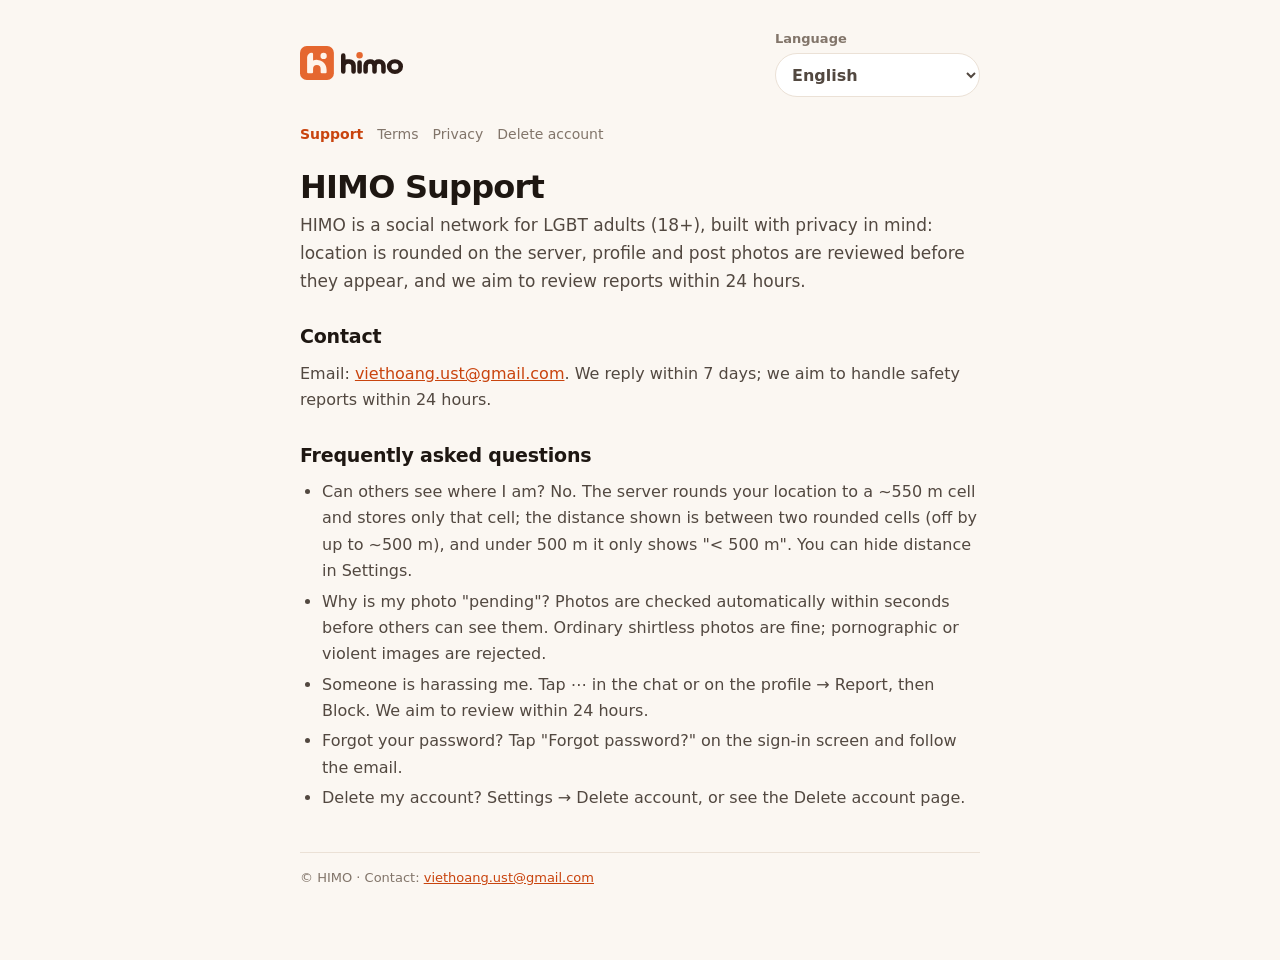
==== commit ca9db55c: "Publish HIMO site from gap-app tree f8287d5bbb96caf8769ca1ddce2b522f20c75f70" ====
--- a/index.html
+++ b/index.html
@@ -4,7 +4,7 @@
 <meta charset="utf-8">
 <meta name="viewport" content="width=device-width, initial-scale=1">
 <meta name="color-scheme" content="light dark">
-<meta name="himo-legal-version" content="2026-09-16">
+<meta name="himo-legal-version" content="2026-10-13">
 <title>HIMO Support · HIMO</title>
 <link rel="icon" type="image/svg+xml" href="favicon.svg">
 <link rel="stylesheet" href="style.css">
@@ -12,7 +12,7 @@
 <body>
 <div class="wrap">
 <header>
-<a class="brand" data-legal-link href="index.html?lang=en"><span class="mark"><i></i></span>HIMO</a>
+<a class="brand" data-legal-link href="index.html?lang=en"><picture><source srcset="logo-dark.svg" media="(prefers-color-scheme: dark)"><img src="logo.svg" alt="HIMO" width="103" height="34"></picture></a>
 <div class="language-control"><label id="language-label" for="language">Language</label>
 <select class="lang" id="language" aria-label="Language"><option value="vi" lang="vi">Tiếng Việt</option><option value="en" lang="en" selected>English</option><option value="zh-Hans" lang="zh-Hans">简体中文</option><option value="zh-Hant" lang="zh-Hant">繁體中文</option><option value="ja" lang="ja">日本語</option><option value="ko" lang="ko">한국어</option><option value="th" lang="th">ภาษาไทย</option><option value="id" lang="id">Bahasa Indonesia</option><option value="pt" lang="pt">Português</option><option value="es" lang="es">Español</option><option value="fr" lang="fr">Français</option><option value="tr" lang="tr">Türkçe</option><option value="ru" lang="ru">Русский</option><option value="uk" lang="uk">Українська</option><option value="ar" lang="ar">العربية</option></select></div>
 </header>
@@ -33,139 +33,139 @@
 <nav data-lang="ar" lang="ar" hidden><a data-legal-link href="index.html?lang=ar" aria-current="page">الدعم</a><a data-legal-link href="dieu-khoan.html?lang=ar">شروط الاستخدام</a><a data-legal-link href="chinh-sach.html?lang=ar">سياسة الخصوصية</a><a data-legal-link href="xoa-tai-khoan.html?lang=ar">حذف الحساب</a></nav>
 <article data-lang="vi" lang="vi" dir="ltr" hidden><h1>Hỗ trợ HIMO</h1>
 
-<p class="intro">HIMO là mạng xã hội cho cộng đồng LGBT 18+, đặt quyền riêng tư lên đầu: vị trí được làm tròn ở máy chủ, ảnh được duyệt trước khi hiện, báo cáo được xử lý trong 24 giờ.</p>
+<p class="intro">HIMO là mạng xã hội cho người trưởng thành trong cộng đồng LGBT (18+), được xây dựng với sự tôn trọng quyền riêng tư: vị trí được làm tròn ở máy chủ, ảnh đại diện và ảnh bài đăng được duyệt trước khi hiện, và chúng tôi cố gắng xem xét báo cáo trong vòng 24 giờ.</p>
 <h2>Liên hệ</h2>
-<p>Email: <a href="mailto:viethoang.ust@gmail.com" dir="ltr">viethoang.ust@gmail.com</a>. Chúng tôi trả lời trong vòng 7 ngày; báo cáo về an toàn được ưu tiên trong 24 giờ.</p>
+<p>Email: <a href="mailto:viethoang.ust@gmail.com" dir="ltr">viethoang.ust@gmail.com</a>. Chúng tôi trả lời trong vòng 7 ngày; với báo cáo về an toàn, chúng tôi cố gắng xử lý trong vòng 24 giờ.</p>
 
 <h2>Câu hỏi thường gặp</h2>
 
-<ul><li>Người khác có biết tôi ở đâu không? Không. Máy chủ làm tròn vị trí về ô ~550 m và chỉ lưu ô đó; khoảng cách hiện ra là giữa hai ô đã làm tròn (sai số tới ~500 m), dưới 500 m chỉ hiện &quot;&lt; 500 m&quot;. Bạn có thể ẩn khoảng cách trong Cài đặt.</li><li>Vì sao ảnh tôi đăng &quot;đang duyệt&quot;? Ảnh được hệ thống tự động kiểm tra trong vài giây trước khi người khác thấy. Ảnh cởi trần bình thường được phép; ảnh khiêu dâm hoặc bạo lực bị từ chối.</li><li>Tôi bị quấy rối thì làm gì? Bấm ⋯ trong cuộc trò chuyện hoặc trên hồ sơ → Báo cáo, rồi Chặn. Chúng tôi xem xét trong 24 giờ.</li><li>Quên mật khẩu? Ở màn đăng nhập bấm &quot;Quên mật khẩu?&quot; và làm theo email.</li><li>Xoá tài khoản? Cài đặt → Xoá tài khoản, hoặc xem trang Xoá tài khoản.</li></ul></article>
+<ul><li>Người khác có biết tôi ở đâu không? Không. Máy chủ làm tròn vị trí về ô ~550 m và chỉ lưu ô đó; khoảng cách hiện ra là giữa hai ô đã làm tròn (sai số tới ~500 m), dưới 500 m chỉ hiện &quot;&lt; 500 m&quot;. Bạn có thể ẩn khoảng cách trong Cài đặt.</li><li>Vì sao ảnh tôi đăng &quot;đang duyệt&quot;? Ảnh được hệ thống tự động kiểm tra trong vài giây trước khi người khác thấy. Ảnh cởi trần bình thường được phép; ảnh khiêu dâm hoặc bạo lực bị từ chối.</li><li>Tôi bị quấy rối thì làm gì? Bấm ⋯ trong cuộc trò chuyện hoặc trên hồ sơ → Báo cáo, rồi Chặn. Chúng tôi cố gắng xem xét trong vòng 24 giờ.</li><li>Quên mật khẩu? Ở màn đăng nhập bấm &quot;Quên mật khẩu?&quot; và làm theo email.</li><li>Xoá tài khoản? Cài đặt → Xoá tài khoản, hoặc xem trang Xoá tài khoản.</li></ul></article>
 <article data-lang="en" lang="en" dir="ltr"><h1>HIMO Support</h1>
 
-<p class="intro">HIMO is a privacy-first social network for the LGBT community 18+: location is rounded on the server, photos are reviewed before they appear, and reports are handled within 24 hours.</p>
+<p class="intro">HIMO is a social network for LGBT adults (18+), built with privacy in mind: location is rounded on the server, profile and post photos are reviewed before they appear, and we aim to review reports within 24 hours.</p>
 <h2>Contact</h2>
-<p>Email: <a href="mailto:viethoang.ust@gmail.com" dir="ltr">viethoang.ust@gmail.com</a>. We reply within 7 days; safety reports are prioritised within 24 hours.</p>
+<p>Email: <a href="mailto:viethoang.ust@gmail.com" dir="ltr">viethoang.ust@gmail.com</a>. We reply within 7 days; we aim to handle safety reports within 24 hours.</p>
 
 <h2>Frequently asked questions</h2>
 
-<ul><li>Can others see where I am? No. The server rounds your location to a ~550 m cell and stores only that cell; the distance shown is between two rounded cells (off by up to ~500 m), and under 500 m it only shows &quot;&lt; 500 m&quot;. You can hide distance in Settings.</li><li>Why is my photo &quot;pending&quot;? Photos are checked automatically within seconds before others can see them. Ordinary shirtless photos are fine; pornographic or violent images are rejected.</li><li>Someone is harassing me. Tap ⋯ in the chat or on the profile → Report, then Block. We review within 24 hours.</li><li>Forgot your password? Tap &quot;Forgot password?&quot; on the sign-in screen and follow the email.</li><li>Delete my account? Settings → Delete account, or see the Delete account page.</li></ul></article>
+<ul><li>Can others see where I am? No. The server rounds your location to a ~550 m cell and stores only that cell; the distance shown is between two rounded cells (off by up to ~500 m), and under 500 m it only shows &quot;&lt; 500 m&quot;. You can hide distance in Settings.</li><li>Why is my photo &quot;pending&quot;? Photos are checked automatically within seconds before others can see them. Ordinary shirtless photos are fine; pornographic or violent images are rejected.</li><li>Someone is harassing me. Tap ⋯ in the chat or on the profile → Report, then Block. We aim to review within 24 hours.</li><li>Forgot your password? Tap &quot;Forgot password?&quot; on the sign-in screen and follow the email.</li><li>Delete my account? Settings → Delete account, or see the Delete account page.</li></ul></article>
 <article data-lang="zh-Hans" lang="zh-Hans" dir="ltr" hidden><h1>HIMO帮助与支持</h1>
 
-<p class="intro">HIMO是面向年满18岁的LGBT社群、重视隐私的社交网络：位置在服务器端取整，照片在展示前经过审核，举报会在24小时内处理。</p>
+<p class="intro">HIMO 是面向 LGBT 成年人（18+）的社交网络，在设计中注重隐私：位置在服务器上取整，头像和帖子照片在展示前经过审核，我们力争在 24 小时内审核举报。</p>
 <h2>联系方式</h2>
-<p>电子邮箱：<a href="mailto:viethoang.ust@gmail.com" dir="ltr">viethoang.ust@gmail.com</a>。我们会在7天内回复；安全举报会优先在24小时内处理。</p>
+<p>电子邮件：<a href="mailto:viethoang.ust@gmail.com" dir="ltr">viethoang.ust@gmail.com</a>。我们会在 7 天内回复；涉及安全的举报，我们力争在 24 小时内处理。</p>
 
 <h2>常见问题</h2>
 
-<ul><li>其他人能看到我在哪里吗？不能。服务器会将您的位置取整为约550 m的网格单元，并仅存储该单元；显示的距离是两个取整后的单元之间的距离（误差最多约500 m），不足500 m时仅显示“&lt; 500 m”。您可在设置中隐藏距离。</li><li>为什么我的照片显示“待审核”？照片会在几秒内自动审核，通过后其他人才能看到。普通的赤膊照片可以使用；色情或暴力图像会被拒绝。</li><li>有人骚扰我。在聊天或个人资料中点击⋯ → 举报，然后屏蔽。我们会在24小时内审核。</li><li>忘记密码？在登录页面点击“忘记密码？”，然后按邮件指引操作。</li><li>如何删除账户？设置 → 删除账户，或查看“删除账户”页面。</li></ul></article>
+<ul><li>其他人能看到我在哪里吗？不能。服务器会将您的位置取整为约550 m的网格单元，并仅存储该单元；显示的距离是两个取整后的单元之间的距离（误差最多约500 m），不足500 m时仅显示“&lt; 500 m”。您可在设置中隐藏距离。</li><li>为什么我的照片显示“待审核”？照片会在几秒内自动审核，通过后其他人才能看到。普通的赤膊照片可以使用；色情或暴力图像会被拒绝。</li><li>有人骚扰我。在聊天中或资料页点按 ⋯ → 举报，然后屏蔽。我们力争在 24 小时内审核。</li><li>忘记密码？在登录页面点击“忘记密码？”，然后按邮件指引操作。</li><li>如何删除账户？设置 → 删除账户，或查看“删除账户”页面。</li></ul></article>
 <article data-lang="zh-Hant" lang="zh-Hant" dir="ltr" hidden><h1>HIMO支援</h1>
 
-<p class="intro">HIMO是面向年滿18歲的LGBT社群、重視隱私的社群網路：位置在伺服器端取整，照片在顯示前經過審核，檢舉會在24小時內處理。</p>
+<p class="intro">HIMO 是面向 LGBT 成年人（18+）的社群網路，在設計中注重隱私：位置在伺服器上取整，大頭照和貼文照片在顯示前經過審核，我們力求在 24 小時內審核檢舉。</p>
 <h2>聯絡方式</h2>
-<p>電子郵件：<a href="mailto:viethoang.ust@gmail.com" dir="ltr">viethoang.ust@gmail.com</a>。我們會在7天內回覆；安全檢舉會優先在24小時內處理。</p>
+<p>電子郵件：<a href="mailto:viethoang.ust@gmail.com" dir="ltr">viethoang.ust@gmail.com</a>。我們會在 7 天內回覆；涉及安全的檢舉，我們力求在 24 小時內處理。</p>
 
 <h2>常見問題</h2>
 
-<ul><li>其他人能看到我在哪裡嗎？不能。伺服器會將您的位置取整為約550 m的網格單元，並僅儲存該單元；顯示的距離是兩個取整後的單元之間的距離（誤差最多約500 m），不足500 m時僅顯示「&lt; 500 m」。您可在設定中隱藏距離。</li><li>為什麼我的照片顯示「待審核」？照片會在幾秒內自動審核，通過後其他人才能看到。一般的赤膊照片可以使用；色情或暴力影像會被拒絕。</li><li>有人騷擾我。在聊天或個人檔案中點選⋯ → 檢舉，然後封鎖。我們會在24小時內審核。</li><li>忘記密碼？在登入頁面點選「忘記密碼？」，然後按照電子郵件指示操作。</li><li>如何刪除帳號？設定 → 刪除帳號，或查看「刪除帳號」頁面。</li></ul></article>
+<ul><li>其他人能看到我在哪裡嗎？不能。伺服器會將您的位置取整為約550 m的網格單元，並僅儲存該單元；顯示的距離是兩個取整後的單元之間的距離（誤差最多約500 m），不足500 m時僅顯示「&lt; 500 m」。您可在設定中隱藏距離。</li><li>為什麼我的照片顯示「待審核」？照片會在幾秒內自動審核，通過後其他人才能看到。一般的赤膊照片可以使用；色情或暴力影像會被拒絕。</li><li>有人騷擾我。在聊天中或個人檔案頁點按 ⋯ → 檢舉，然後封鎖。我們力求在 24 小時內審核。</li><li>忘記密碼？在登入頁面點選「忘記密碼？」，然後按照電子郵件指示操作。</li><li>如何刪除帳號？設定 → 刪除帳號，或查看「刪除帳號」頁面。</li></ul></article>
 <article data-lang="ja" lang="ja" dir="ltr" hidden><h1>HIMOサポート</h1>
 
-<p class="intro">HIMOは18歳以上のLGBTコミュニティのための、プライバシーを重視したソーシャルネットワークです。位置情報はサーバー上で丸め、写真は表示前に審査し、通報は24時間以内に対応します。</p>
+<p class="intro">HIMOは、プライバシーに配慮して作られた、LGBTの成人（18歳以上）向けのソーシャルネットワークです。位置情報はサーバー上で丸められ、プロフィール写真と投稿写真は表示前に審査され、通報は24時間以内の確認を目指しています。</p>
 <h2>お問い合わせ</h2>
-<p>メール：<a href="mailto:viethoang.ust@gmail.com" dir="ltr">viethoang.ust@gmail.com</a>。7日以内に返信します。安全に関する通報は優先して24時間以内に対応します。</p>
+<p>メール：<a href="mailto:viethoang.ust@gmail.com" dir="ltr">viethoang.ust@gmail.com</a>。7日以内に返信します。安全に関する通報は24時間以内の対応を目指しています。</p>
 
 <h2>よくある質問</h2>
 
-<ul><li>他の人に居場所がわかりますか？いいえ。サーバーは位置情報を約550 mの区画に丸め、その区画のみを保存します。表示される距離は丸められた二つの区画の間の距離で（最大約500 mの誤差）、500 m未満は「&lt; 500 m」とだけ表示されます。設定で距離を非表示にできます。</li><li>写真が「審査待ち」なのはなぜですか？他の人に表示される前に、写真は数秒以内に自動審査されます。通常の上半身裸の写真は問題ありませんが、ポルノ画像や暴力的な画像は拒否されます。</li><li>嫌がらせを受けています。チャットまたはプロフィールの⋯ → 通報をタップし、その後ブロックしてください。24時間以内に審査します。</li><li>パスワードを忘れました。ログイン画面の「パスワードをお忘れですか？」をタップし、メールの案内に従ってください。</li><li>アカウントを削除したいです。設定 → アカウントを削除、またはアカウント削除ページをご覧ください。</li></ul></article>
+<ul><li>他の人に居場所がわかりますか？いいえ。サーバーは位置情報を約550 mの区画に丸め、その区画のみを保存します。表示される距離は丸められた二つの区画の間の距離で（最大約500 mの誤差）、500 m未満は「&lt; 500 m」とだけ表示されます。設定で距離を非表示にできます。</li><li>写真が「審査待ち」なのはなぜですか？他の人に表示される前に、写真は数秒以内に自動審査されます。通常の上半身裸の写真は問題ありませんが、ポルノ画像や暴力的な画像は拒否されます。</li><li>嫌がらせを受けています。チャットまたはプロフィールの「⋯」→「通報」をタップし、その後ブロックしてください。24時間以内の確認を目指しています。</li><li>パスワードを忘れました。ログイン画面の「パスワードをお忘れですか？」をタップし、メールの案内に従ってください。</li><li>アカウントを削除したいです。設定 → アカウントを削除、またはアカウント削除ページをご覧ください。</li></ul></article>
 <article data-lang="ko" lang="ko" dir="ltr" hidden><h1>HIMO 고객지원</h1>
 
-<p class="intro">HIMO는 만 18세 이상의 LGBT 커뮤니티를 위한 개인정보 보호 우선 소셜 네트워크입니다. 위치는 서버에서 반올림 처리되고, 사진은 표시되기 전에 검토되며, 신고는 24시간 이내에 처리됩니다.</p>
+<p class="intro">HIMO는 프라이버시를 고려해 만든 LGBT 성인(18세 이상)을 위한 소셜 네트워크입니다. 위치는 서버에서 반올림되고, 프로필 사진과 게시물 사진은 표시 전에 검토되며, 신고는 24시간 이내 검토를 목표로 합니다.</p>
 <h2>문의</h2>
-<p>이메일: <a href="mailto:viethoang.ust@gmail.com" dir="ltr">viethoang.ust@gmail.com</a>. 7일 이내에 답변하며, 안전 관련 신고는 우선적으로 24시간 이내에 처리합니다.</p>
+<p>이메일: <a href="mailto:viethoang.ust@gmail.com" dir="ltr">viethoang.ust@gmail.com</a>. 7일 이내에 답장드립니다. 안전 관련 신고는 24시간 이내 처리를 목표로 합니다.</p>
 
 <h2>자주 묻는 질문</h2>
 
-<ul><li>다른 사람이 제 위치를 볼 수 있나요? 아니요. 서버는 위치를 약 550 m 크기의 구역으로 반올림 처리하고 그 구역만 저장합니다. 표시되는 거리는 반올림 처리된 두 구역 사이의 거리이며(최대 약 500 m의 오차), 500 m 미만이면 ‘&lt; 500 m’만 표시됩니다. 설정에서 거리를 숨길 수 있습니다.</li><li>사진이 왜 ‘검토 대기 중’인가요? 다른 사람에게 보이기 전에 사진을 수 초 이내에 자동으로 검토합니다. 일반적인 상의 탈의 사진은 허용되지만, 음란하거나 폭력적인 이미지는 거부됩니다.</li><li>누군가 저를 괴롭힙니다. 채팅이나 프로필에서 ⋯ → 신고를 누른 뒤 차단하세요. 24시간 이내에 검토합니다.</li><li>비밀번호를 잊으셨나요? 로그인 화면에서 ‘비밀번호를 잊으셨나요?’를 누르고 이메일의 안내를 따르세요.</li><li>계정을 삭제하려면? 설정 → 계정 삭제로 이동하거나 계정 삭제 페이지를 확인하세요.</li></ul></article>
+<ul><li>다른 사람이 제 위치를 볼 수 있나요? 아니요. 서버는 위치를 약 550 m 크기의 구역으로 반올림 처리하고 그 구역만 저장합니다. 표시되는 거리는 반올림 처리된 두 구역 사이의 거리이며(최대 약 500 m의 오차), 500 m 미만이면 ‘&lt; 500 m’만 표시됩니다. 설정에서 거리를 숨길 수 있습니다.</li><li>사진이 왜 ‘검토 대기 중’인가요? 다른 사람에게 보이기 전에 사진을 수 초 이내에 자동으로 검토합니다. 일반적인 상의 탈의 사진은 허용되지만, 음란하거나 폭력적인 이미지는 거부됩니다.</li><li>누군가 저를 괴롭혀요. 채팅 또는 프로필에서 ⋯ → 신고를 누른 뒤 차단하세요. 24시간 이내 검토를 목표로 합니다.</li><li>비밀번호를 잊으셨나요? 로그인 화면에서 ‘비밀번호를 잊으셨나요?’를 누르고 이메일의 안내를 따르세요.</li><li>계정을 삭제하려면? 설정 → 계정 삭제로 이동하거나 계정 삭제 페이지를 확인하세요.</li></ul></article>
 <article data-lang="th" lang="th" dir="ltr" hidden><h1>ความช่วยเหลือ HIMO</h1>
 
-<p class="intro">HIMO เป็นเครือข่ายสังคมที่ให้ความเป็นส่วนตัวมาก่อนสำหรับชุมชน LGBT อายุ 18+: ตำแหน่งจะถูกปัดบนเซิร์ฟเวอร์ รูปจะถูกตรวจสอบก่อนแสดง และรายงานจะได้รับการจัดการภายใน 24 ชั่วโมง</p>
+<p class="intro">HIMO เป็นเครือข่ายสังคมสำหรับผู้ใหญ่ LGBT (18+) ที่สร้างขึ้นโดยคำนึงถึงความเป็นส่วนตัว: ตำแหน่งถูกปัดบนเซิร์ฟเวอร์ รูปโปรไฟล์และรูปโพสต์ได้รับการตรวจสอบก่อนแสดง และเรามุ่งมั่นที่จะตรวจสอบรายงานภายใน 24 ชั่วโมง</p>
 <h2>ติดต่อเรา</h2>
-<p>อีเมล: <a href="mailto:viethoang.ust@gmail.com" dir="ltr">viethoang.ust@gmail.com</a> เราตอบกลับภายใน 7 วัน และให้ความสำคัญกับรายงานด้านความปลอดภัยภายใน 24 ชั่วโมง</p>
+<p>อีเมล: <a href="mailto:viethoang.ust@gmail.com" dir="ltr">viethoang.ust@gmail.com</a> เราจะตอบกลับภายใน 7 วัน และมุ่งมั่นจัดการรายงานด้านความปลอดภัยภายใน 24 ชั่วโมง</p>
 
 <h2>คำถามที่พบบ่อย</h2>
 
-<ul><li>คนอื่นเห็นได้ไหมว่าฉันอยู่ที่ไหน? ไม่ได้ เซิร์ฟเวอร์ปัดตำแหน่งของคุณให้อยู่ในช่องกริดขนาด ~550 m และเก็บเฉพาะช่องกริดนั้น ระยะทางที่แสดงคำนวณระหว่างช่องกริดที่ปัดแล้วสองช่อง (อาจคลาดเคลื่อนได้สูงสุด ~500 m) และหากต่ำกว่า 500 m จะแสดงเพียง &quot;&lt; 500 m&quot; คุณซ่อนระยะทางได้ในการตั้งค่า</li><li>ทำไมรูปของฉันจึง &quot;รอตรวจสอบ&quot;? รูปจะถูกตรวจสอบอัตโนมัติภายในไม่กี่วินาทีก่อนที่ผู้อื่นจะเห็น รูปถอดเสื้อทั่วไปสามารถใช้ได้ แต่รูปอนาจารหรือรุนแรงจะถูกปฏิเสธ</li><li>มีคนคุกคามฉัน แตะ ⋯ ในแชตหรือบนโปรไฟล์ → รายงาน แล้วบล็อก เราตรวจสอบภายใน 24 ชั่วโมง</li><li>ลืมรหัสผ่าน? แตะ &quot;ลืมรหัสผ่าน?&quot; บนหน้าเข้าสู่ระบบ แล้วทำตามคำแนะนำในอีเมล</li><li>จะลบบัญชีได้อย่างไร? การตั้งค่า → ลบบัญชี หรือดูหน้าลบบัญชี</li></ul></article>
+<ul><li>คนอื่นเห็นได้ไหมว่าฉันอยู่ที่ไหน? ไม่ได้ เซิร์ฟเวอร์ปัดตำแหน่งของคุณให้อยู่ในช่องกริดขนาด ~550 m และเก็บเฉพาะช่องกริดนั้น ระยะทางที่แสดงคำนวณระหว่างช่องกริดที่ปัดแล้วสองช่อง (อาจคลาดเคลื่อนได้สูงสุด ~500 m) และหากต่ำกว่า 500 m จะแสดงเพียง &quot;&lt; 500 m&quot; คุณซ่อนระยะทางได้ในการตั้งค่า</li><li>ทำไมรูปของฉันจึง &quot;รอตรวจสอบ&quot;? รูปจะถูกตรวจสอบอัตโนมัติภายในไม่กี่วินาทีก่อนที่ผู้อื่นจะเห็น รูปถอดเสื้อทั่วไปสามารถใช้ได้ แต่รูปอนาจารหรือรุนแรงจะถูกปฏิเสธ</li><li>มีคนคุกคามฉัน แตะ ⋯ ในแชทหรือบนโปรไฟล์ → รายงาน แล้วบล็อก เรามุ่งมั่นที่จะตรวจสอบภายใน 24 ชั่วโมง</li><li>ลืมรหัสผ่าน? แตะ &quot;ลืมรหัสผ่าน?&quot; บนหน้าเข้าสู่ระบบ แล้วทำตามคำแนะนำในอีเมล</li><li>จะลบบัญชีได้อย่างไร? การตั้งค่า → ลบบัญชี หรือดูหน้าลบบัญชี</li></ul></article>
 <article data-lang="id" lang="id" dir="ltr" hidden><h1>Bantuan HIMO</h1>
 
-<p class="intro">HIMO adalah jejaring sosial yang mengutamakan privasi untuk komunitas LGBT berusia 18+: lokasi dibulatkan di server, foto diperiksa sebelum ditampilkan, dan laporan ditangani dalam waktu 24 jam.</p>
+<p class="intro">HIMO adalah jejaring sosial untuk orang dewasa LGBT (18+), dibangun dengan memperhatikan privasi: lokasi dibulatkan di server, foto profil dan foto postingan ditinjau sebelum ditampilkan, dan kami berupaya meninjau laporan dalam 24 jam.</p>
 <h2>Kontak</h2>
-<p>Email: <a href="mailto:viethoang.ust@gmail.com" dir="ltr">viethoang.ust@gmail.com</a>. Kami membalas dalam waktu 7 hari; laporan keselamatan diprioritaskan dalam waktu 24 jam.</p>
+<p>Email: <a href="mailto:viethoang.ust@gmail.com" dir="ltr">viethoang.ust@gmail.com</a>. Kami membalas dalam 7 hari; kami berupaya menangani laporan keselamatan dalam 24 jam.</p>
 
 <h2>Pertanyaan umum</h2>
 
-<ul><li>Bisakah orang lain melihat di mana saya berada? Tidak. Server membulatkan lokasi Anda menjadi sel berukuran ~550 m dan hanya menyimpan sel tersebut; jarak yang ditampilkan adalah jarak antara dua sel yang telah dibulatkan (dengan selisih hingga ~500 m), dan di bawah 500 m hanya ditampilkan &quot;&lt; 500 m&quot;. Anda dapat menyembunyikan jarak dalam Pengaturan.</li><li>Mengapa foto saya &quot;menunggu peninjauan&quot;? Foto diperiksa secara otomatis dalam beberapa detik sebelum orang lain dapat melihatnya. Foto bertelanjang dada biasa diperbolehkan; gambar pornografi atau kekerasan ditolak.</li><li>Seseorang melecehkan saya. Ketuk ⋯ dalam percakapan atau pada profil → Laporkan, lalu Blokir. Kami meninjaunya dalam waktu 24 jam.</li><li>Lupa kata sandi? Ketuk &quot;Lupa kata sandi?&quot; pada layar masuk dan ikuti petunjuk dalam email.</li><li>Menghapus akun saya? Pengaturan → Hapus akun, atau lihat halaman Hapus akun.</li></ul></article>
+<ul><li>Bisakah orang lain melihat di mana saya berada? Tidak. Server membulatkan lokasi Anda menjadi sel berukuran ~550 m dan hanya menyimpan sel tersebut; jarak yang ditampilkan adalah jarak antara dua sel yang telah dibulatkan (dengan selisih hingga ~500 m), dan di bawah 500 m hanya ditampilkan &quot;&lt; 500 m&quot;. Anda dapat menyembunyikan jarak dalam Pengaturan.</li><li>Mengapa foto saya &quot;menunggu peninjauan&quot;? Foto diperiksa secara otomatis dalam beberapa detik sebelum orang lain dapat melihatnya. Foto bertelanjang dada biasa diperbolehkan; gambar pornografi atau kekerasan ditolak.</li><li>Seseorang melecehkan saya. Ketuk ⋯ di obrolan atau di profil → Laporkan, lalu Blokir. Kami berupaya meninjau dalam 24 jam.</li><li>Lupa kata sandi? Ketuk &quot;Lupa kata sandi?&quot; pada layar masuk dan ikuti petunjuk dalam email.</li><li>Menghapus akun saya? Pengaturan → Hapus akun, atau lihat halaman Hapus akun.</li></ul></article>
 <article data-lang="pt" lang="pt" dir="ltr" hidden><h1>Suporte do HIMO</h1>
 
-<p class="intro">O HIMO é uma rede social que prioriza a privacidade para a comunidade LGBT de 18+: a localização é arredondada no servidor, as fotos são analisadas antes de aparecerem e as denúncias são tratadas em até 24 horas.</p>
+<p class="intro">O HIMO é uma rede social para adultos LGBT (18+), construída com a privacidade em mente: a localização é arredondada no servidor, as fotos de perfil e de publicações são analisadas antes de aparecer, e procuramos analisar as denúncias em até 24 horas.</p>
 <h2>Contato</h2>
-<p>E-mail: <a href="mailto:viethoang.ust@gmail.com" dir="ltr">viethoang.ust@gmail.com</a>. Respondemos em até 7 dias; denúncias de segurança são tratadas com prioridade em até 24 horas.</p>
+<p>E-mail: <a href="mailto:viethoang.ust@gmail.com" dir="ltr">viethoang.ust@gmail.com</a>. Respondemos em até 7 dias; procuramos tratar denúncias de segurança em até 24 horas.</p>
 
 <h2>Perguntas frequentes</h2>
 
-<ul><li>Outras pessoas podem ver onde estou? Não. O servidor arredonda sua localização para uma célula de ~550 m e armazena apenas essa célula; a distância exibida é calculada entre duas células arredondadas (com erro de até ~500 m), e abaixo de 500 m aparece apenas &quot;&lt; 500 m&quot;. Você pode ocultar a distância nas Configurações.</li><li>Por que minha foto está &quot;pendente&quot;? As fotos são verificadas automaticamente em alguns segundos antes que outras pessoas possam vê-las. Fotos comuns sem camisa são permitidas; imagens pornográficas ou violentas são rejeitadas.</li><li>Alguém está me assediando. Toque em ⋯ na conversa ou no perfil → Denunciar e depois Bloquear. Analisamos em até 24 horas.</li><li>Esqueceu sua senha? Toque em &quot;Esqueceu a senha?&quot; na tela de login e siga as instruções do e-mail.</li><li>Excluir minha conta? Configurações → Excluir conta, ou consulte a página Excluir conta.</li></ul></article>
+<ul><li>Outras pessoas podem ver onde estou? Não. O servidor arredonda sua localização para uma célula de ~550 m e armazena apenas essa célula; a distância exibida é calculada entre duas células arredondadas (com erro de até ~500 m), e abaixo de 500 m aparece apenas &quot;&lt; 500 m&quot;. Você pode ocultar a distância nas Configurações.</li><li>Por que minha foto está &quot;pendente&quot;? As fotos são verificadas automaticamente em alguns segundos antes que outras pessoas possam vê-las. Fotos comuns sem camisa são permitidas; imagens pornográficas ou violentas são rejeitadas.</li><li>Alguém está me assediando. Toque em ⋯ no chat ou no perfil → Denunciar e depois Bloquear. Procuramos analisar em até 24 horas.</li><li>Esqueceu sua senha? Toque em &quot;Esqueceu a senha?&quot; na tela de login e siga as instruções do e-mail.</li><li>Excluir minha conta? Configurações → Excluir conta, ou consulte a página Excluir conta.</li></ul></article>
 <article data-lang="es" lang="es" dir="ltr" hidden><h1>Ayuda de HIMO</h1>
 
-<p class="intro">HIMO es una red social que prioriza la privacidad para la comunidad LGBT de 18+: la ubicación se redondea en el servidor, las fotos se revisan antes de aparecer y las denuncias se gestionan en un plazo de 24 horas.</p>
+<p class="intro">HIMO es una red social para adultos LGBT (18+), creada pensando en la privacidad: la ubicación se redondea en el servidor, las fotos de perfil y de publicaciones se revisan antes de aparecer, y procuramos revisar las denuncias en un plazo de 24 horas.</p>
 <h2>Contacto</h2>
-<p>Correo: <a href="mailto:viethoang.ust@gmail.com" dir="ltr">viethoang.ust@gmail.com</a>. Respondemos en un plazo de 7 días; las denuncias de seguridad se atienden prioritariamente en un plazo de 24 horas.</p>
+<p>Correo: <a href="mailto:viethoang.ust@gmail.com" dir="ltr">viethoang.ust@gmail.com</a>. Respondemos en un plazo de 7 días; procuramos atender las denuncias de seguridad en un plazo de 24 horas.</p>
 
 <h2>Preguntas frecuentes</h2>
 
-<ul><li>¿Los demás pueden ver dónde estoy? No. El servidor redondea tu ubicación a una celda de ~550 m y solo almacena esa celda; la distancia mostrada se calcula entre dos celdas redondeadas (con un margen de error de hasta ~500 m), y por debajo de 500 m solo muestra &quot;&lt; 500 m&quot;. Puedes ocultar la distancia en Ajustes.</li><li>¿Por qué mi foto está &quot;pendiente&quot;? Las fotos se comprueban automáticamente en unos segundos antes de que otros puedan verlas. Las fotos normales sin camiseta están permitidas; las imágenes pornográficas o violentas se rechazan.</li><li>Alguien me está acosando. Pulsa ⋯ en el chat o en el perfil → Denunciar y luego Bloquear. Revisamos la denuncia en un plazo de 24 horas.</li><li>¿Olvidaste tu contraseña? Pulsa &quot;¿Olvidaste tu contraseña?&quot; en la pantalla de inicio de sesión y sigue las instrucciones del correo.</li><li>¿Eliminar mi cuenta? Ajustes → Eliminar cuenta, o consulta la página Eliminar cuenta.</li></ul></article>
+<ul><li>¿Los demás pueden ver dónde estoy? No. El servidor redondea tu ubicación a una celda de ~550 m y solo almacena esa celda; la distancia mostrada se calcula entre dos celdas redondeadas (con un margen de error de hasta ~500 m), y por debajo de 500 m solo muestra &quot;&lt; 500 m&quot;. Puedes ocultar la distancia en Ajustes.</li><li>¿Por qué mi foto está &quot;pendiente&quot;? Las fotos se comprueban automáticamente en unos segundos antes de que otros puedan verlas. Las fotos normales sin camiseta están permitidas; las imágenes pornográficas o violentas se rechazan.</li><li>Alguien me está acosando. Toca ⋯ en el chat o en el perfil → Denunciar, y luego Bloquear. Procuramos revisarlo en un plazo de 24 horas.</li><li>¿Olvidaste tu contraseña? Pulsa &quot;¿Olvidaste tu contraseña?&quot; en la pantalla de inicio de sesión y sigue las instrucciones del correo.</li><li>¿Eliminar mi cuenta? Ajustes → Eliminar cuenta, o consulta la página Eliminar cuenta.</li></ul></article>
 <article data-lang="fr" lang="fr" dir="ltr" hidden><h1>Assistance HIMO</h1>
 
-<p class="intro">HIMO est un réseau social qui privilégie la confidentialité pour la communauté LGBT de 18 ans et plus : la position est arrondie sur le serveur, les photos sont examinées avant leur affichage et les signalements sont traités sous 24 heures.</p>
+<p class="intro">HIMO est un réseau social pour adultes LGBT (18+), conçu dans le respect de la vie privée : la position est arrondie sur le serveur, les photos de profil et de publication sont vérifiées avant d'apparaître, et nous nous efforçons d'examiner les signalements dans les 24 heures.</p>
 <h2>Contact</h2>
-<p>E-mail : <a href="mailto:viethoang.ust@gmail.com" dir="ltr">viethoang.ust@gmail.com</a>. Nous répondons sous 7 jours ; les signalements concernant la sécurité sont traités en priorité sous 24 heures.</p>
+<p>E-mail : <a href="mailto:viethoang.ust@gmail.com" dir="ltr">viethoang.ust@gmail.com</a>. Nous répondons sous 7 jours ; nous nous efforçons de traiter les signalements liés à la sécurité dans les 24 heures.</p>
 
 <h2>Questions fréquentes</h2>
 
-<ul><li>Les autres peuvent-ils voir où je suis ? Non. Le serveur arrondit votre position à une cellule de ~550 m et ne conserve que cette cellule ; la distance affichée est calculée entre deux cellules arrondies (avec une erreur pouvant atteindre ~500 m), et en dessous de 500 m, seul &quot;&lt; 500 m&quot; est affiché. Vous pouvez masquer la distance dans les Paramètres.</li><li>Pourquoi ma photo est-elle &quot;en attente&quot; ? Les photos sont vérifiées automatiquement en quelques secondes avant que d'autres personnes puissent les voir. Les photos ordinaires torse nu sont autorisées ; les images pornographiques ou violentes sont refusées.</li><li>Quelqu'un me harcèle. Appuyez sur ⋯ dans la conversation ou sur le profil → Signaler, puis Bloquer. Nous examinons le signalement sous 24 heures.</li><li>Mot de passe oublié ? Appuyez sur &quot;Mot de passe oublié ?&quot; sur l'écran de connexion et suivez les instructions de l'e-mail.</li><li>Supprimer mon compte ? Paramètres → Supprimer le compte, ou consultez la page Supprimer le compte.</li></ul></article>
+<ul><li>Les autres peuvent-ils voir où je suis ? Non. Le serveur arrondit votre position à une cellule de ~550 m et ne conserve que cette cellule ; la distance affichée est calculée entre deux cellules arrondies (avec une erreur pouvant atteindre ~500 m), et en dessous de 500 m, seul &quot;&lt; 500 m&quot; est affiché. Vous pouvez masquer la distance dans les Paramètres.</li><li>Pourquoi ma photo est-elle &quot;en attente&quot; ? Les photos sont vérifiées automatiquement en quelques secondes avant que d'autres personnes puissent les voir. Les photos ordinaires torse nu sont autorisées ; les images pornographiques ou violentes sont refusées.</li><li>Quelqu'un me harcèle. Touchez ⋯ dans la discussion ou sur le profil → Signaler, puis Bloquer. Nous nous efforçons d'examiner dans les 24 heures.</li><li>Mot de passe oublié ? Appuyez sur &quot;Mot de passe oublié ?&quot; sur l'écran de connexion et suivez les instructions de l'e-mail.</li><li>Supprimer mon compte ? Paramètres → Supprimer le compte, ou consultez la page Supprimer le compte.</li></ul></article>
 <article data-lang="tr" lang="tr" dir="ltr" hidden><h1>HIMO Destek</h1>
 
-<p class="intro">HIMO, 18+ LGBT topluluğu için gizliliği ön planda tutan bir sosyal ağdır: konum sunucuda yuvarlanır, fotoğraflar görünmeden önce incelenir ve şikâyetler 24 saat içinde ele alınır.</p>
+<p class="intro">HIMO, gizlilik gözetilerek tasarlanmış, LGBT yetişkinler (18+) için bir sosyal ağdır: konum sunucuda yuvarlanır, profil ve gönderi fotoğrafları görünmeden önce incelenir ve şikâyetleri 24 saat içinde incelemeyi hedefleriz.</p>
 <h2>İletişim</h2>
-<p>E-posta: <a href="mailto:viethoang.ust@gmail.com" dir="ltr">viethoang.ust@gmail.com</a>. 7 gün içinde yanıt veririz; güvenlik şikâyetlerine 24 saat içinde öncelik verilir.</p>
+<p>E-posta: <a href="mailto:viethoang.ust@gmail.com" dir="ltr">viethoang.ust@gmail.com</a>. 7 gün içinde yanıt veririz; güvenlik şikâyetlerini 24 saat içinde ele almayı hedefleriz.</p>
 
 <h2>Sık sorulan sorular</h2>
 
-<ul><li>Başkaları nerede olduğumu görebilir mi? Hayır. Sunucu konumunuzu ~550 m'lik bir hücreye yuvarlar ve yalnızca o hücreyi saklar; gösterilen mesafe yuvarlanmış iki hücre arasındadır (~500 m'ye kadar sapma olabilir), 500 m'nin altında yalnızca &quot;&lt; 500 m&quot; gösterilir. Ayarlar'dan mesafeyi gizleyebilirsiniz.</li><li>Fotoğrafım neden &quot;beklemede&quot;? Fotoğraflar başkaları görmeden önce saniyeler içinde otomatik olarak kontrol edilir. Sıradan gömleksiz fotoğraflar uygundur; pornografik veya şiddet içeren görseller reddedilir.</li><li>Biri beni taciz ediyor. Sohbette veya profilde ⋯ → Şikâyet et seçeneğine, ardından Engelle'ye dokunun. 24 saat içinde inceleriz.</li><li>Şifrenizi mi unuttunuz? Giriş ekranında &quot;Şifremi unuttum&quot; seçeneğine dokunun ve e-postadaki adımları izleyin.</li><li>Hesabımı nasıl silerim? Ayarlar → Hesabı sil veya Hesabı sil sayfasına bakın.</li></ul></article>
+<ul><li>Başkaları nerede olduğumu görebilir mi? Hayır. Sunucu konumunuzu ~550 m'lik bir hücreye yuvarlar ve yalnızca o hücreyi saklar; gösterilen mesafe yuvarlanmış iki hücre arasındadır (~500 m'ye kadar sapma olabilir), 500 m'nin altında yalnızca &quot;&lt; 500 m&quot; gösterilir. Ayarlar'dan mesafeyi gizleyebilirsiniz.</li><li>Fotoğrafım neden &quot;beklemede&quot;? Fotoğraflar başkaları görmeden önce saniyeler içinde otomatik olarak kontrol edilir. Sıradan gömleksiz fotoğraflar uygundur; pornografik veya şiddet içeren görseller reddedilir.</li><li>Biri beni taciz ediyor. Sohbette veya profilde ⋯ → Şikâyet et'e dokunun, ardından Engelle. 24 saat içinde incelemeyi hedefleriz.</li><li>Şifrenizi mi unuttunuz? Giriş ekranında &quot;Şifremi unuttum&quot; seçeneğine dokunun ve e-postadaki adımları izleyin.</li><li>Hesabımı nasıl silerim? Ayarlar → Hesabı sil veya Hesabı sil sayfasına bakın.</li></ul></article>
 <article data-lang="ru" lang="ru" dir="ltr" hidden><h1>Поддержка HIMO</h1>
 
-<p class="intro">HIMO — социальная сеть для ЛГБТ-сообщества 18+, в которой конфиденциальность на первом месте: местоположение округляется на сервере, фотографии проверяются перед показом, а жалобы обрабатываются в течение 24 часов.</p>
+<p class="intro">HIMO — социальная сеть для взрослых ЛГБТ (18+), созданная с заботой о приватности: местоположение округляется на сервере, фотографии профиля и публикаций проверяются до показа, а жалобы мы стремимся рассматривать в течение 24 часов.</p>
 <h2>Связаться с нами</h2>
-<p>Электронная почта: <a href="mailto:viethoang.ust@gmail.com" dir="ltr">viethoang.ust@gmail.com</a>. Мы отвечаем в течение 7 дней; жалобам, связанным с безопасностью, уделяется приоритетное внимание в течение 24 часов.</p>
+<p>Эл. почта: <a href="mailto:viethoang.ust@gmail.com" dir="ltr">viethoang.ust@gmail.com</a>. Мы отвечаем в течение 7 дней; жалобы, связанные с безопасностью, мы стремимся обработать в течение 24 часов.</p>
 
 <h2>Частые вопросы</h2>
 
-<ul><li>Могут ли другие видеть, где я нахожусь? Нет. Сервер округляет ваше местоположение до ячейки размером ~550 м и сохраняет только её; показанное расстояние рассчитано между двумя округлёнными ячейками (погрешность до ~500 м), а если оно меньше 500 м, показывается только «&lt; 500 м». Вы можете скрыть расстояние в Настройках.</li><li>Почему моя фотография «на проверке»? Фотографии автоматически проверяются за несколько секунд, прежде чем их увидят другие. Обычные фотографии без рубашки допустимы; порнографические изображения и изображения с насилием отклоняются.</li><li>Меня кто-то преследует. Нажмите ⋯ в чате или профиле → Пожаловаться, затем Заблокировать. Мы рассмотрим жалобу в течение 24 часов.</li><li>Забыли пароль? Нажмите «Забыли пароль?» на экране входа и следуйте инструкциям в письме.</li><li>Как удалить аккаунт? Настройки → Удалить аккаунт или откройте страницу удаления аккаунта.</li></ul></article>
+<ul><li>Могут ли другие видеть, где я нахожусь? Нет. Сервер округляет ваше местоположение до ячейки размером ~550 м и сохраняет только её; показанное расстояние рассчитано между двумя округлёнными ячейками (погрешность до ~500 м), а если оно меньше 500 м, показывается только «&lt; 500 м». Вы можете скрыть расстояние в Настройках.</li><li>Почему моя фотография «на проверке»? Фотографии автоматически проверяются за несколько секунд, прежде чем их увидят другие. Обычные фотографии без рубашки допустимы; порнографические изображения и изображения с насилием отклоняются.</li><li>Меня кто-то преследует. Нажмите ⋯ в чате или в профиле → Пожаловаться, затем Заблокировать. Мы стремимся рассмотреть в течение 24 часов.</li><li>Забыли пароль? Нажмите «Забыли пароль?» на экране входа и следуйте инструкциям в письме.</li><li>Как удалить аккаунт? Настройки → Удалить аккаунт или откройте страницу удаления аккаунта.</li></ul></article>
 <article data-lang="uk" lang="uk" dir="ltr" hidden><h1>Підтримка HIMO</h1>
 
-<p class="intro">HIMO — соціальна мережа для ЛГБТ-спільноти 18+, у якій конфіденційність на першому місці: місцеперебування округлюється на сервері, фотографії перевіряються перед показом, а скарги опрацьовуються протягом 24 годин.</p>
+<p class="intro">HIMO — соціальна мережа для дорослих ЛГБТ (18+), створена з турботою про приватність: місцезнаходження округлюється на сервері, фотографії профілю та дописів перевіряються перед показом, а скарги ми прагнемо розглядати протягом 24 годин.</p>
 <h2>Зв’язатися з нами</h2>
-<p>Електронна пошта: <a href="mailto:viethoang.ust@gmail.com" dir="ltr">viethoang.ust@gmail.com</a>. Ми відповідаємо протягом 7 днів; скаргам щодо безпеки приділяється першочергова увага протягом 24 годин.</p>
+<p>Ел. пошта: <a href="mailto:viethoang.ust@gmail.com" dir="ltr">viethoang.ust@gmail.com</a>. Ми відповідаємо протягом 7 днів; скарги, пов'язані з безпекою, ми прагнемо обробити протягом 24 годин.</p>
 
 <h2>Поширені запитання</h2>
 
-<ul><li>Чи можуть інші бачити, де я перебуваю? Ні. Сервер округлює ваше місцеперебування до комірки розміром ~550 м і зберігає лише її; показана відстань обчислена між двома округленими комірками (похибка до ~500 м), а якщо вона менша за 500 м, показується лише «&lt; 500 м». Ви можете приховати відстань у Налаштуваннях.</li><li>Чому моя фотографія «на перевірці»? Фотографії автоматично перевіряються за кілька секунд, перш ніж їх побачать інші. Звичайні фотографії без сорочки дозволені; порнографічні зображення та зображення з насильством відхиляються.</li><li>Мене хтось переслідує. Натисніть ⋯ у чаті або профілі → Поскаржитися, потім Заблокувати. Ми розглянемо скаргу протягом 24 годин.</li><li>Забули пароль? Натисніть «Забули пароль?» на екрані входу та дотримуйтеся інструкцій у листі.</li><li>Як видалити обліковий запис? Налаштування → Видалити обліковий запис або відкрийте сторінку видалення облікового запису.</li></ul></article>
+<ul><li>Чи можуть інші бачити, де я перебуваю? Ні. Сервер округлює ваше місцеперебування до комірки розміром ~550 м і зберігає лише її; показана відстань обчислена між двома округленими комірками (похибка до ~500 м), а якщо вона менша за 500 м, показується лише «&lt; 500 м». Ви можете приховати відстань у Налаштуваннях.</li><li>Чому моя фотографія «на перевірці»? Фотографії автоматично перевіряються за кілька секунд, перш ніж їх побачать інші. Звичайні фотографії без сорочки дозволені; порнографічні зображення та зображення з насильством відхиляються.</li><li>Хтось мене переслідує. Натисніть ⋯ у чаті або в профілі → Поскаржитися, потім Заблокувати. Ми прагнемо розглянути протягом 24 годин.</li><li>Забули пароль? Натисніть «Забули пароль?» на екрані входу та дотримуйтеся інструкцій у листі.</li><li>Як видалити обліковий запис? Налаштування → Видалити обліковий запис або відкрийте сторінку видалення облікового запису.</li></ul></article>
 <article data-lang="ar" lang="ar" dir="rtl" hidden><h1>دعم HIMO</h1>
 
-<p class="intro">HIMO شبكة اجتماعية تضع الخصوصية أولًا لمجتمع LGBT من عمر 18+: يُقرَّب الموقع على الخادم، وتُراجع الصور قبل ظهورها، وتُعالج البلاغات خلال 24 ساعة.</p>
+<p class="intro">HIMO شبكة اجتماعية للبالغين من مجتمع الميم (18+)، صُممت مع مراعاة الخصوصية: يُقرَّب الموقع على الخادم، وتُراجَع صور الملف الشخصي وصور المنشورات قبل ظهورها، ونسعى إلى مراجعة البلاغات خلال 24 ساعة.</p>
 <h2>تواصل معنا</h2>
-<p>البريد الإلكتروني: <a href="mailto:viethoang.ust@gmail.com" dir="ltr">viethoang.ust@gmail.com</a>. نرد خلال 7 أيام؛ وتُعطى بلاغات السلامة الأولوية خلال 24 ساعة.</p>
+<p>البريد الإلكتروني: <a href="mailto:viethoang.ust@gmail.com" dir="ltr">viethoang.ust@gmail.com</a>. نرد خلال 7 أيام؛ ونسعى إلى معالجة بلاغات السلامة خلال 24 ساعة.</p>
 
 <h2>الأسئلة الشائعة</h2>
 
-<ul><li>هل يستطيع الآخرون رؤية موقعي؟ لا. يقرّب الخادم موقعك إلى خلية بحجم ~550 m، ولا يخزن إلا تلك الخلية؛ والمسافة المعروضة هي بين خليتين مقرَّبتين (قد تختلف بما يصل إلى ~500 m)، وإذا كانت أقل من 500 m، يظهر فقط «&lt; 500 m». يمكنك إخفاء المسافة في الإعدادات.</li><li>لماذا صورتي «قيد الانتظار»؟ تُفحص الصور تلقائيًا خلال ثوانٍ قبل أن يتمكن الآخرون من رؤيتها. تُقبل الصور العادية دون قميص؛ وتُرفض الصور الإباحية أو العنيفة.</li><li>هناك شخص يضايقني. اضغط على ⋯ في المحادثة أو الملف الشخصي ← إبلاغ، ثم حظر. نراجع البلاغ خلال 24 ساعة.</li><li>هل نسيت كلمة مرورك؟ اضغط على «هل نسيت كلمة المرور؟» في شاشة تسجيل الدخول واتبع التعليمات الواردة في البريد الإلكتروني.</li><li>كيف أحذف حسابي؟ الإعدادات ← حذف الحساب، أو راجع صفحة حذف الحساب.</li></ul></article>
+<ul><li>هل يستطيع الآخرون رؤية موقعي؟ لا. يقرّب الخادم موقعك إلى خلية بحجم ~550 m، ولا يخزن إلا تلك الخلية؛ والمسافة المعروضة هي بين خليتين مقرَّبتين (قد تختلف بما يصل إلى ~500 m)، وإذا كانت أقل من 500 m، يظهر فقط «&lt; 500 m». يمكنك إخفاء المسافة في الإعدادات.</li><li>لماذا صورتي «قيد الانتظار»؟ تُفحص الصور تلقائيًا خلال ثوانٍ قبل أن يتمكن الآخرون من رؤيتها. تُقبل الصور العادية دون قميص؛ وتُرفض الصور الإباحية أو العنيفة.</li><li>شخص ما يتحرش بي. اضغط ⋯ في الدردشة أو في الملف الشخصي ← إبلاغ، ثم حظر. نسعى إلى المراجعة خلال 24 ساعة.</li><li>هل نسيت كلمة مرورك؟ اضغط على «هل نسيت كلمة المرور؟» في شاشة تسجيل الدخول واتبع التعليمات الواردة في البريد الإلكتروني.</li><li>كيف أحذف حسابي؟ الإعدادات ← حذف الحساب، أو راجع صفحة حذف الحساب.</li></ul></article>
 <footer><span data-lang="vi" lang="vi" hidden>© HIMO · Liên hệ: <a href="mailto:viethoang.ust@gmail.com" dir="ltr">viethoang.ust@gmail.com</a></span><span data-lang="en" lang="en">© HIMO · Contact: <a href="mailto:viethoang.ust@gmail.com" dir="ltr">viethoang.ust@gmail.com</a></span><span data-lang="zh-Hans" lang="zh-Hans" hidden>© HIMO · 联系: <a href="mailto:viethoang.ust@gmail.com" dir="ltr">viethoang.ust@gmail.com</a></span><span data-lang="zh-Hant" lang="zh-Hant" hidden>© HIMO · 聯絡: <a href="mailto:viethoang.ust@gmail.com" dir="ltr">viethoang.ust@gmail.com</a></span><span data-lang="ja" lang="ja" hidden>© HIMO · お問い合わせ: <a href="mailto:viethoang.ust@gmail.com" dir="ltr">viethoang.ust@gmail.com</a></span><span data-lang="ko" lang="ko" hidden>© HIMO · 문의: <a href="mailto:viethoang.ust@gmail.com" dir="ltr">viethoang.ust@gmail.com</a></span><span data-lang="th" lang="th" hidden>© HIMO · ติดต่อเรา: <a href="mailto:viethoang.ust@gmail.com" dir="ltr">viethoang.ust@gmail.com</a></span><span data-lang="id" lang="id" hidden>© HIMO · Kontak: <a href="mailto:viethoang.ust@gmail.com" dir="ltr">viethoang.ust@gmail.com</a></span><span data-lang="pt" lang="pt" hidden>© HIMO · Contato: <a href="mailto:viethoang.ust@gmail.com" dir="ltr">viethoang.ust@gmail.com</a></span><span data-lang="es" lang="es" hidden>© HIMO · Contacto: <a href="mailto:viethoang.ust@gmail.com" dir="ltr">viethoang.ust@gmail.com</a></span><span data-lang="fr" lang="fr" hidden>© HIMO · Contact: <a href="mailto:viethoang.ust@gmail.com" dir="ltr">viethoang.ust@gmail.com</a></span><span data-lang="tr" lang="tr" hidden>© HIMO · İletişim: <a href="mailto:viethoang.ust@gmail.com" dir="ltr">viethoang.ust@gmail.com</a></span><span data-lang="ru" lang="ru" hidden>© HIMO · Связаться с нами: <a href="mailto:viethoang.ust@gmail.com" dir="ltr">viethoang.ust@gmail.com</a></span><span data-lang="uk" lang="uk" hidden>© HIMO · Зв’язатися з нами: <a href="mailto:viethoang.ust@gmail.com" dir="ltr">viethoang.ust@gmail.com</a></span><span data-lang="ar" lang="ar" hidden>© HIMO · تواصل معنا: <a href="mailto:viethoang.ust@gmail.com" dir="ltr">viethoang.ust@gmail.com</a></span></footer>
 </div>
 <script>(function initLegalPage(config) {
--- a/style.css
+++ b/style.css
@@ -3,10 +3,7 @@
 *{box-sizing:border-box}body{margin:0;background:var(--ground);color:var(--ink);font-family:"Be Vietnam Pro","Segoe UI",system-ui,-apple-system,sans-serif;font-size:16px;line-height:1.65;-webkit-font-smoothing:antialiased}
 a{color:var(--primary)}.wrap{max-width:720px;margin:0 auto;padding:28px 20px 72px}
 header{display:flex;align-items:center;justify-content:space-between;gap:12px;margin-bottom:26px}
-.brand{display:flex;align-items:center;gap:10px;text-decoration:none;color:var(--ink);font-weight:800;font-size:20px;letter-spacing:-.02em}
-.mark{width:34px;height:34px;border-radius:9px;background:linear-gradient(135deg,#C8380F,#E4561A 55%,#F58A3A);position:relative}
-.mark::before,.mark::after{content:"";position:absolute;top:9px;width:6px;height:17px;border-radius:3px;background:#FFF1E2}.mark::before{left:9px}.mark::after{right:9px}
-.mark i{position:absolute;left:13px;right:13px;top:16px;height:4px;background:#FFD9B5;border-radius:2px}
+.brand{display:flex;align-items:center;text-decoration:none}.brand img{display:block;height:34px;width:auto}
 .lang{font:inherit;font-size:13px;font-weight:600;color:var(--mid);background:var(--surface);border:1px solid var(--line);border-radius:999px;padding:6px 12px;cursor:pointer}
 nav{display:flex;flex-wrap:wrap;gap:6px 14px;font-size:14px;margin:0 0 22px}nav a{color:var(--soft);text-decoration:none}nav a[aria-current]{color:var(--primary);font-weight:600}
 h1{font-size:32px;line-height:1.15;letter-spacing:-.025em;font-weight:800;margin:0 0 6px;text-wrap:balance}
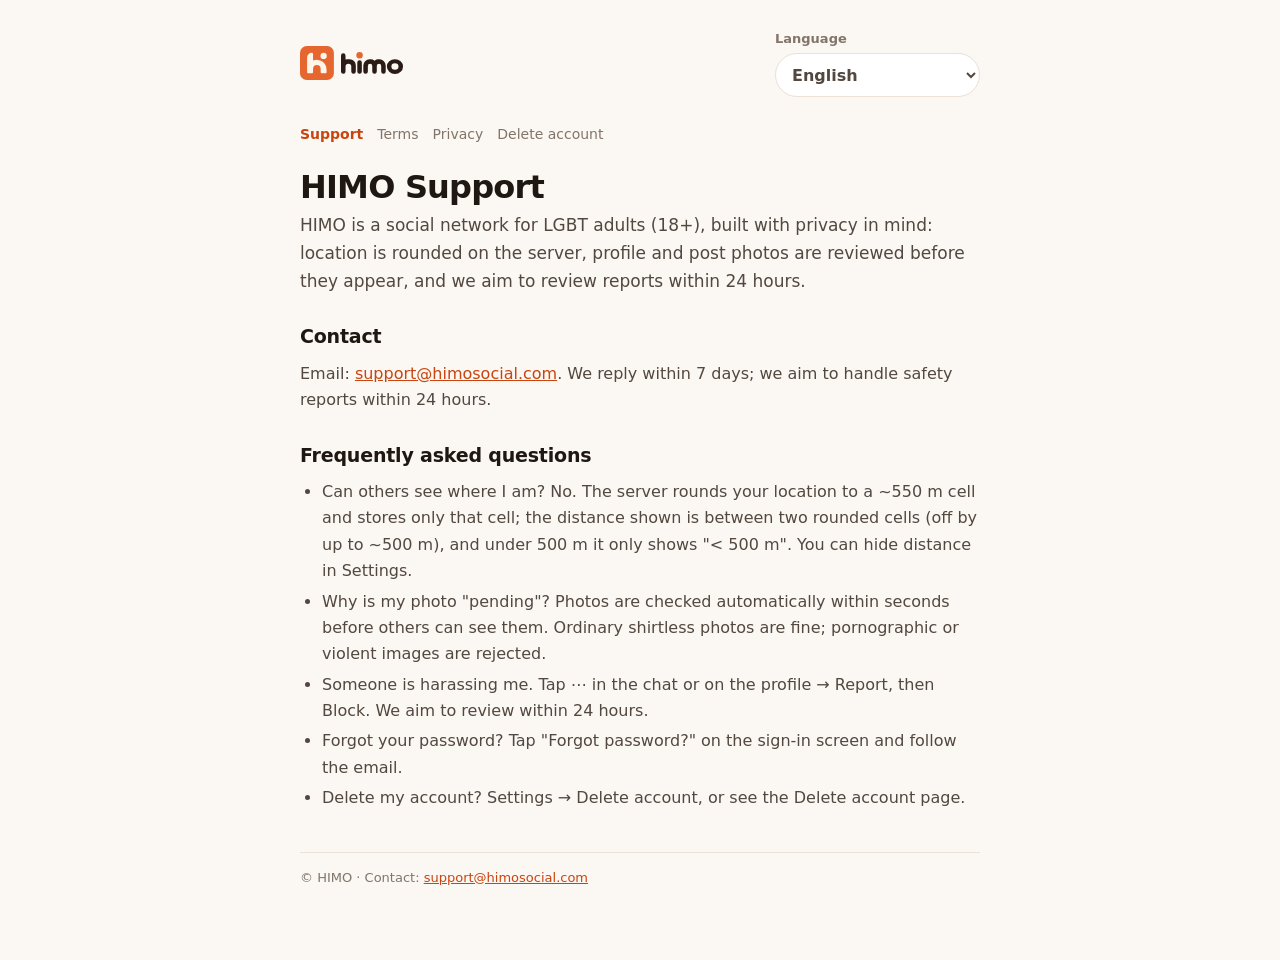
==== commit f535c132: "Publish HIMO site from gap-app tree 66e36a341e7fe35927b4c38a5e5555d8d6285316" ====
--- a/index.html
+++ b/index.html
@@ -35,7 +35,7 @@
 
 <p class="intro">HIMO là mạng xã hội cho người trưởng thành trong cộng đồng LGBT (18+), được xây dựng với sự tôn trọng quyền riêng tư: vị trí được làm tròn ở máy chủ, ảnh đại diện và ảnh bài đăng được duyệt trước khi hiện, và chúng tôi cố gắng xem xét báo cáo trong vòng 24 giờ.</p>
 <h2>Liên hệ</h2>
-<p>Email: <a href="mailto:viethoang.ust@gmail.com" dir="ltr">viethoang.ust@gmail.com</a>. Chúng tôi trả lời trong vòng 7 ngày; với báo cáo về an toàn, chúng tôi cố gắng xử lý trong vòng 24 giờ.</p>
+<p>Email: <a href="mailto:support@himosocial.com" dir="ltr">support@himosocial.com</a>. Chúng tôi trả lời trong vòng 7 ngày; với báo cáo về an toàn, chúng tôi cố gắng xử lý trong vòng 24 giờ.</p>
 
 <h2>Câu hỏi thường gặp</h2>
 
@@ -44,7 +44,7 @@
 
 <p class="intro">HIMO is a social network for LGBT adults (18+), built with privacy in mind: location is rounded on the server, profile and post photos are reviewed before they appear, and we aim to review reports within 24 hours.</p>
 <h2>Contact</h2>
-<p>Email: <a href="mailto:viethoang.ust@gmail.com" dir="ltr">viethoang.ust@gmail.com</a>. We reply within 7 days; we aim to handle safety reports within 24 hours.</p>
+<p>Email: <a href="mailto:support@himosocial.com" dir="ltr">support@himosocial.com</a>. We reply within 7 days; we aim to handle safety reports within 24 hours.</p>
 
 <h2>Frequently asked questions</h2>
 
@@ -53,7 +53,7 @@
 
 <p class="intro">HIMO 是面向 LGBT 成年人（18+）的社交网络，在设计中注重隐私：位置在服务器上取整，头像和帖子照片在展示前经过审核，我们力争在 24 小时内审核举报。</p>
 <h2>联系方式</h2>
-<p>电子邮件：<a href="mailto:viethoang.ust@gmail.com" dir="ltr">viethoang.ust@gmail.com</a>。我们会在 7 天内回复；涉及安全的举报，我们力争在 24 小时内处理。</p>
+<p>电子邮件：<a href="mailto:support@himosocial.com" dir="ltr">support@himosocial.com</a>。我们会在 7 天内回复；涉及安全的举报，我们力争在 24 小时内处理。</p>
 
 <h2>常见问题</h2>
 
@@ -62,7 +62,7 @@
 
 <p class="intro">HIMO 是面向 LGBT 成年人（18+）的社群網路，在設計中注重隱私：位置在伺服器上取整，大頭照和貼文照片在顯示前經過審核，我們力求在 24 小時內審核檢舉。</p>
 <h2>聯絡方式</h2>
-<p>電子郵件：<a href="mailto:viethoang.ust@gmail.com" dir="ltr">viethoang.ust@gmail.com</a>。我們會在 7 天內回覆；涉及安全的檢舉，我們力求在 24 小時內處理。</p>
+<p>電子郵件：<a href="mailto:support@himosocial.com" dir="ltr">support@himosocial.com</a>。我們會在 7 天內回覆；涉及安全的檢舉，我們力求在 24 小時內處理。</p>
 
 <h2>常見問題</h2>
 
@@ -71,7 +71,7 @@
 
 <p class="intro">HIMOは、プライバシーに配慮して作られた、LGBTの成人（18歳以上）向けのソーシャルネットワークです。位置情報はサーバー上で丸められ、プロフィール写真と投稿写真は表示前に審査され、通報は24時間以内の確認を目指しています。</p>
 <h2>お問い合わせ</h2>
-<p>メール：<a href="mailto:viethoang.ust@gmail.com" dir="ltr">viethoang.ust@gmail.com</a>。7日以内に返信します。安全に関する通報は24時間以内の対応を目指しています。</p>
+<p>メール：<a href="mailto:support@himosocial.com" dir="ltr">support@himosocial.com</a>。7日以内に返信します。安全に関する通報は24時間以内の対応を目指しています。</p>
 
 <h2>よくある質問</h2>
 
@@ -80,7 +80,7 @@
 
 <p class="intro">HIMO는 프라이버시를 고려해 만든 LGBT 성인(18세 이상)을 위한 소셜 네트워크입니다. 위치는 서버에서 반올림되고, 프로필 사진과 게시물 사진은 표시 전에 검토되며, 신고는 24시간 이내 검토를 목표로 합니다.</p>
 <h2>문의</h2>
-<p>이메일: <a href="mailto:viethoang.ust@gmail.com" dir="ltr">viethoang.ust@gmail.com</a>. 7일 이내에 답장드립니다. 안전 관련 신고는 24시간 이내 처리를 목표로 합니다.</p>
+<p>이메일: <a href="mailto:support@himosocial.com" dir="ltr">support@himosocial.com</a>. 7일 이내에 답장드립니다. 안전 관련 신고는 24시간 이내 처리를 목표로 합니다.</p>
 
 <h2>자주 묻는 질문</h2>
 
@@ -89,7 +89,7 @@
 
 <p class="intro">HIMO เป็นเครือข่ายสังคมสำหรับผู้ใหญ่ LGBT (18+) ที่สร้างขึ้นโดยคำนึงถึงความเป็นส่วนตัว: ตำแหน่งถูกปัดบนเซิร์ฟเวอร์ รูปโปรไฟล์และรูปโพสต์ได้รับการตรวจสอบก่อนแสดง และเรามุ่งมั่นที่จะตรวจสอบรายงานภายใน 24 ชั่วโมง</p>
 <h2>ติดต่อเรา</h2>
-<p>อีเมล: <a href="mailto:viethoang.ust@gmail.com" dir="ltr">viethoang.ust@gmail.com</a> เราจะตอบกลับภายใน 7 วัน และมุ่งมั่นจัดการรายงานด้านความปลอดภัยภายใน 24 ชั่วโมง</p>
+<p>อีเมล: <a href="mailto:support@himosocial.com" dir="ltr">support@himosocial.com</a> เราจะตอบกลับภายใน 7 วัน และมุ่งมั่นจัดการรายงานด้านความปลอดภัยภายใน 24 ชั่วโมง</p>
 
 <h2>คำถามที่พบบ่อย</h2>
 
@@ -98,7 +98,7 @@
 
 <p class="intro">HIMO adalah jejaring sosial untuk orang dewasa LGBT (18+), dibangun dengan memperhatikan privasi: lokasi dibulatkan di server, foto profil dan foto postingan ditinjau sebelum ditampilkan, dan kami berupaya meninjau laporan dalam 24 jam.</p>
 <h2>Kontak</h2>
-<p>Email: <a href="mailto:viethoang.ust@gmail.com" dir="ltr">viethoang.ust@gmail.com</a>. Kami membalas dalam 7 hari; kami berupaya menangani laporan keselamatan dalam 24 jam.</p>
+<p>Email: <a href="mailto:support@himosocial.com" dir="ltr">support@himosocial.com</a>. Kami membalas dalam 7 hari; kami berupaya menangani laporan keselamatan dalam 24 jam.</p>
 
 <h2>Pertanyaan umum</h2>
 
@@ -107,7 +107,7 @@
 
 <p class="intro">O HIMO é uma rede social para adultos LGBT (18+), construída com a privacidade em mente: a localização é arredondada no servidor, as fotos de perfil e de publicações são analisadas antes de aparecer, e procuramos analisar as denúncias em até 24 horas.</p>
 <h2>Contato</h2>
-<p>E-mail: <a href="mailto:viethoang.ust@gmail.com" dir="ltr">viethoang.ust@gmail.com</a>. Respondemos em até 7 dias; procuramos tratar denúncias de segurança em até 24 horas.</p>
+<p>E-mail: <a href="mailto:support@himosocial.com" dir="ltr">support@himosocial.com</a>. Respondemos em até 7 dias; procuramos tratar denúncias de segurança em até 24 horas.</p>
 
 <h2>Perguntas frequentes</h2>
 
@@ -116,7 +116,7 @@
 
 <p class="intro">HIMO es una red social para adultos LGBT (18+), creada pensando en la privacidad: la ubicación se redondea en el servidor, las fotos de perfil y de publicaciones se revisan antes de aparecer, y procuramos revisar las denuncias en un plazo de 24 horas.</p>
 <h2>Contacto</h2>
-<p>Correo: <a href="mailto:viethoang.ust@gmail.com" dir="ltr">viethoang.ust@gmail.com</a>. Respondemos en un plazo de 7 días; procuramos atender las denuncias de seguridad en un plazo de 24 horas.</p>
+<p>Correo: <a href="mailto:support@himosocial.com" dir="ltr">support@himosocial.com</a>. Respondemos en un plazo de 7 días; procuramos atender las denuncias de seguridad en un plazo de 24 horas.</p>
 
 <h2>Preguntas frecuentes</h2>
 
@@ -125,7 +125,7 @@
 
 <p class="intro">HIMO est un réseau social pour adultes LGBT (18+), conçu dans le respect de la vie privée : la position est arrondie sur le serveur, les photos de profil et de publication sont vérifiées avant d'apparaître, et nous nous efforçons d'examiner les signalements dans les 24 heures.</p>
 <h2>Contact</h2>
-<p>E-mail : <a href="mailto:viethoang.ust@gmail.com" dir="ltr">viethoang.ust@gmail.com</a>. Nous répondons sous 7 jours ; nous nous efforçons de traiter les signalements liés à la sécurité dans les 24 heures.</p>
+<p>E-mail : <a href="mailto:support@himosocial.com" dir="ltr">support@himosocial.com</a>. Nous répondons sous 7 jours ; nous nous efforçons de traiter les signalements liés à la sécurité dans les 24 heures.</p>
 
 <h2>Questions fréquentes</h2>
 
@@ -134,7 +134,7 @@
 
 <p class="intro">HIMO, gizlilik gözetilerek tasarlanmış, LGBT yetişkinler (18+) için bir sosyal ağdır: konum sunucuda yuvarlanır, profil ve gönderi fotoğrafları görünmeden önce incelenir ve şikâyetleri 24 saat içinde incelemeyi hedefleriz.</p>
 <h2>İletişim</h2>
-<p>E-posta: <a href="mailto:viethoang.ust@gmail.com" dir="ltr">viethoang.ust@gmail.com</a>. 7 gün içinde yanıt veririz; güvenlik şikâyetlerini 24 saat içinde ele almayı hedefleriz.</p>
+<p>E-posta: <a href="mailto:support@himosocial.com" dir="ltr">support@himosocial.com</a>. 7 gün içinde yanıt veririz; güvenlik şikâyetlerini 24 saat içinde ele almayı hedefleriz.</p>
 
 <h2>Sık sorulan sorular</h2>
 
@@ -143,7 +143,7 @@
 
 <p class="intro">HIMO — социальная сеть для взрослых ЛГБТ (18+), созданная с заботой о приватности: местоположение округляется на сервере, фотографии профиля и публикаций проверяются до показа, а жалобы мы стремимся рассматривать в течение 24 часов.</p>
 <h2>Связаться с нами</h2>
-<p>Эл. почта: <a href="mailto:viethoang.ust@gmail.com" dir="ltr">viethoang.ust@gmail.com</a>. Мы отвечаем в течение 7 дней; жалобы, связанные с безопасностью, мы стремимся обработать в течение 24 часов.</p>
+<p>Эл. почта: <a href="mailto:support@himosocial.com" dir="ltr">support@himosocial.com</a>. Мы отвечаем в течение 7 дней; жалобы, связанные с безопасностью, мы стремимся обработать в течение 24 часов.</p>
 
 <h2>Частые вопросы</h2>
 
@@ -152,7 +152,7 @@
 
 <p class="intro">HIMO — соціальна мережа для дорослих ЛГБТ (18+), створена з турботою про приватність: місцезнаходження округлюється на сервері, фотографії профілю та дописів перевіряються перед показом, а скарги ми прагнемо розглядати протягом 24 годин.</p>
 <h2>Зв’язатися з нами</h2>
-<p>Ел. пошта: <a href="mailto:viethoang.ust@gmail.com" dir="ltr">viethoang.ust@gmail.com</a>. Ми відповідаємо протягом 7 днів; скарги, пов'язані з безпекою, ми прагнемо обробити протягом 24 годин.</p>
+<p>Ел. пошта: <a href="mailto:support@himosocial.com" dir="ltr">support@himosocial.com</a>. Ми відповідаємо протягом 7 днів; скарги, пов'язані з безпекою, ми прагнемо обробити протягом 24 годин.</p>
 
 <h2>Поширені запитання</h2>
 
@@ -161,12 +161,12 @@
 
 <p class="intro">HIMO شبكة اجتماعية للبالغين من مجتمع الميم (18+)، صُممت مع مراعاة الخصوصية: يُقرَّب الموقع على الخادم، وتُراجَع صور الملف الشخصي وصور المنشورات قبل ظهورها، ونسعى إلى مراجعة البلاغات خلال 24 ساعة.</p>
 <h2>تواصل معنا</h2>
-<p>البريد الإلكتروني: <a href="mailto:viethoang.ust@gmail.com" dir="ltr">viethoang.ust@gmail.com</a>. نرد خلال 7 أيام؛ ونسعى إلى معالجة بلاغات السلامة خلال 24 ساعة.</p>
+<p>البريد الإلكتروني: <a href="mailto:support@himosocial.com" dir="ltr">support@himosocial.com</a>. نرد خلال 7 أيام؛ ونسعى إلى معالجة بلاغات السلامة خلال 24 ساعة.</p>
 
 <h2>الأسئلة الشائعة</h2>
 
 <ul><li>هل يستطيع الآخرون رؤية موقعي؟ لا. يقرّب الخادم موقعك إلى خلية بحجم ~550 m، ولا يخزن إلا تلك الخلية؛ والمسافة المعروضة هي بين خليتين مقرَّبتين (قد تختلف بما يصل إلى ~500 m)، وإذا كانت أقل من 500 m، يظهر فقط «&lt; 500 m». يمكنك إخفاء المسافة في الإعدادات.</li><li>لماذا صورتي «قيد الانتظار»؟ تُفحص الصور تلقائيًا خلال ثوانٍ قبل أن يتمكن الآخرون من رؤيتها. تُقبل الصور العادية دون قميص؛ وتُرفض الصور الإباحية أو العنيفة.</li><li>شخص ما يتحرش بي. اضغط ⋯ في الدردشة أو في الملف الشخصي ← إبلاغ، ثم حظر. نسعى إلى المراجعة خلال 24 ساعة.</li><li>هل نسيت كلمة مرورك؟ اضغط على «هل نسيت كلمة المرور؟» في شاشة تسجيل الدخول واتبع التعليمات الواردة في البريد الإلكتروني.</li><li>كيف أحذف حسابي؟ الإعدادات ← حذف الحساب، أو راجع صفحة حذف الحساب.</li></ul></article>
-<footer><span data-lang="vi" lang="vi" hidden>© HIMO · Liên hệ: <a href="mailto:viethoang.ust@gmail.com" dir="ltr">viethoang.ust@gmail.com</a></span><span data-lang="en" lang="en">© HIMO · Contact: <a href="mailto:viethoang.ust@gmail.com" dir="ltr">viethoang.ust@gmail.com</a></span><span data-lang="zh-Hans" lang="zh-Hans" hidden>© HIMO · 联系: <a href="mailto:viethoang.ust@gmail.com" dir="ltr">viethoang.ust@gmail.com</a></span><span data-lang="zh-Hant" lang="zh-Hant" hidden>© HIMO · 聯絡: <a href="mailto:viethoang.ust@gmail.com" dir="ltr">viethoang.ust@gmail.com</a></span><span data-lang="ja" lang="ja" hidden>© HIMO · お問い合わせ: <a href="mailto:viethoang.ust@gmail.com" dir="ltr">viethoang.ust@gmail.com</a></span><span data-lang="ko" lang="ko" hidden>© HIMO · 문의: <a href="mailto:viethoang.ust@gmail.com" dir="ltr">viethoang.ust@gmail.com</a></span><span data-lang="th" lang="th" hidden>© HIMO · ติดต่อเรา: <a href="mailto:viethoang.ust@gmail.com" dir="ltr">viethoang.ust@gmail.com</a></span><span data-lang="id" lang="id" hidden>© HIMO · Kontak: <a href="mailto:viethoang.ust@gmail.com" dir="ltr">viethoang.ust@gmail.com</a></span><span data-lang="pt" lang="pt" hidden>© HIMO · Contato: <a href="mailto:viethoang.ust@gmail.com" dir="ltr">viethoang.ust@gmail.com</a></span><span data-lang="es" lang="es" hidden>© HIMO · Contacto: <a href="mailto:viethoang.ust@gmail.com" dir="ltr">viethoang.ust@gmail.com</a></span><span data-lang="fr" lang="fr" hidden>© HIMO · Contact: <a href="mailto:viethoang.ust@gmail.com" dir="ltr">viethoang.ust@gmail.com</a></span><span data-lang="tr" lang="tr" hidden>© HIMO · İletişim: <a href="mailto:viethoang.ust@gmail.com" dir="ltr">viethoang.ust@gmail.com</a></span><span data-lang="ru" lang="ru" hidden>© HIMO · Связаться с нами: <a href="mailto:viethoang.ust@gmail.com" dir="ltr">viethoang.ust@gmail.com</a></span><span data-lang="uk" lang="uk" hidden>© HIMO · Зв’язатися з нами: <a href="mailto:viethoang.ust@gmail.com" dir="ltr">viethoang.ust@gmail.com</a></span><span data-lang="ar" lang="ar" hidden>© HIMO · تواصل معنا: <a href="mailto:viethoang.ust@gmail.com" dir="ltr">viethoang.ust@gmail.com</a></span></footer>
+<footer><span data-lang="vi" lang="vi" hidden>© HIMO · Liên hệ: <a href="mailto:support@himosocial.com" dir="ltr">support@himosocial.com</a></span><span data-lang="en" lang="en">© HIMO · Contact: <a href="mailto:support@himosocial.com" dir="ltr">support@himosocial.com</a></span><span data-lang="zh-Hans" lang="zh-Hans" hidden>© HIMO · 联系: <a href="mailto:support@himosocial.com" dir="ltr">support@himosocial.com</a></span><span data-lang="zh-Hant" lang="zh-Hant" hidden>© HIMO · 聯絡: <a href="mailto:support@himosocial.com" dir="ltr">support@himosocial.com</a></span><span data-lang="ja" lang="ja" hidden>© HIMO · お問い合わせ: <a href="mailto:support@himosocial.com" dir="ltr">support@himosocial.com</a></span><span data-lang="ko" lang="ko" hidden>© HIMO · 문의: <a href="mailto:support@himosocial.com" dir="ltr">support@himosocial.com</a></span><span data-lang="th" lang="th" hidden>© HIMO · ติดต่อเรา: <a href="mailto:support@himosocial.com" dir="ltr">support@himosocial.com</a></span><span data-lang="id" lang="id" hidden>© HIMO · Kontak: <a href="mailto:support@himosocial.com" dir="ltr">support@himosocial.com</a></span><span data-lang="pt" lang="pt" hidden>© HIMO · Contato: <a href="mailto:support@himosocial.com" dir="ltr">support@himosocial.com</a></span><span data-lang="es" lang="es" hidden>© HIMO · Contacto: <a href="mailto:support@himosocial.com" dir="ltr">support@himosocial.com</a></span><span data-lang="fr" lang="fr" hidden>© HIMO · Contact: <a href="mailto:support@himosocial.com" dir="ltr">support@himosocial.com</a></span><span data-lang="tr" lang="tr" hidden>© HIMO · İletişim: <a href="mailto:support@himosocial.com" dir="ltr">support@himosocial.com</a></span><span data-lang="ru" lang="ru" hidden>© HIMO · Связаться с нами: <a href="mailto:support@himosocial.com" dir="ltr">support@himosocial.com</a></span><span data-lang="uk" lang="uk" hidden>© HIMO · Зв’язатися з нами: <a href="mailto:support@himosocial.com" dir="ltr">support@himosocial.com</a></span><span data-lang="ar" lang="ar" hidden>© HIMO · تواصل معنا: <a href="mailto:support@himosocial.com" dir="ltr">support@himosocial.com</a></span></footer>
 </div>
 <script>(function initLegalPage(config) {
   const codes = Object.keys(config.languages);
